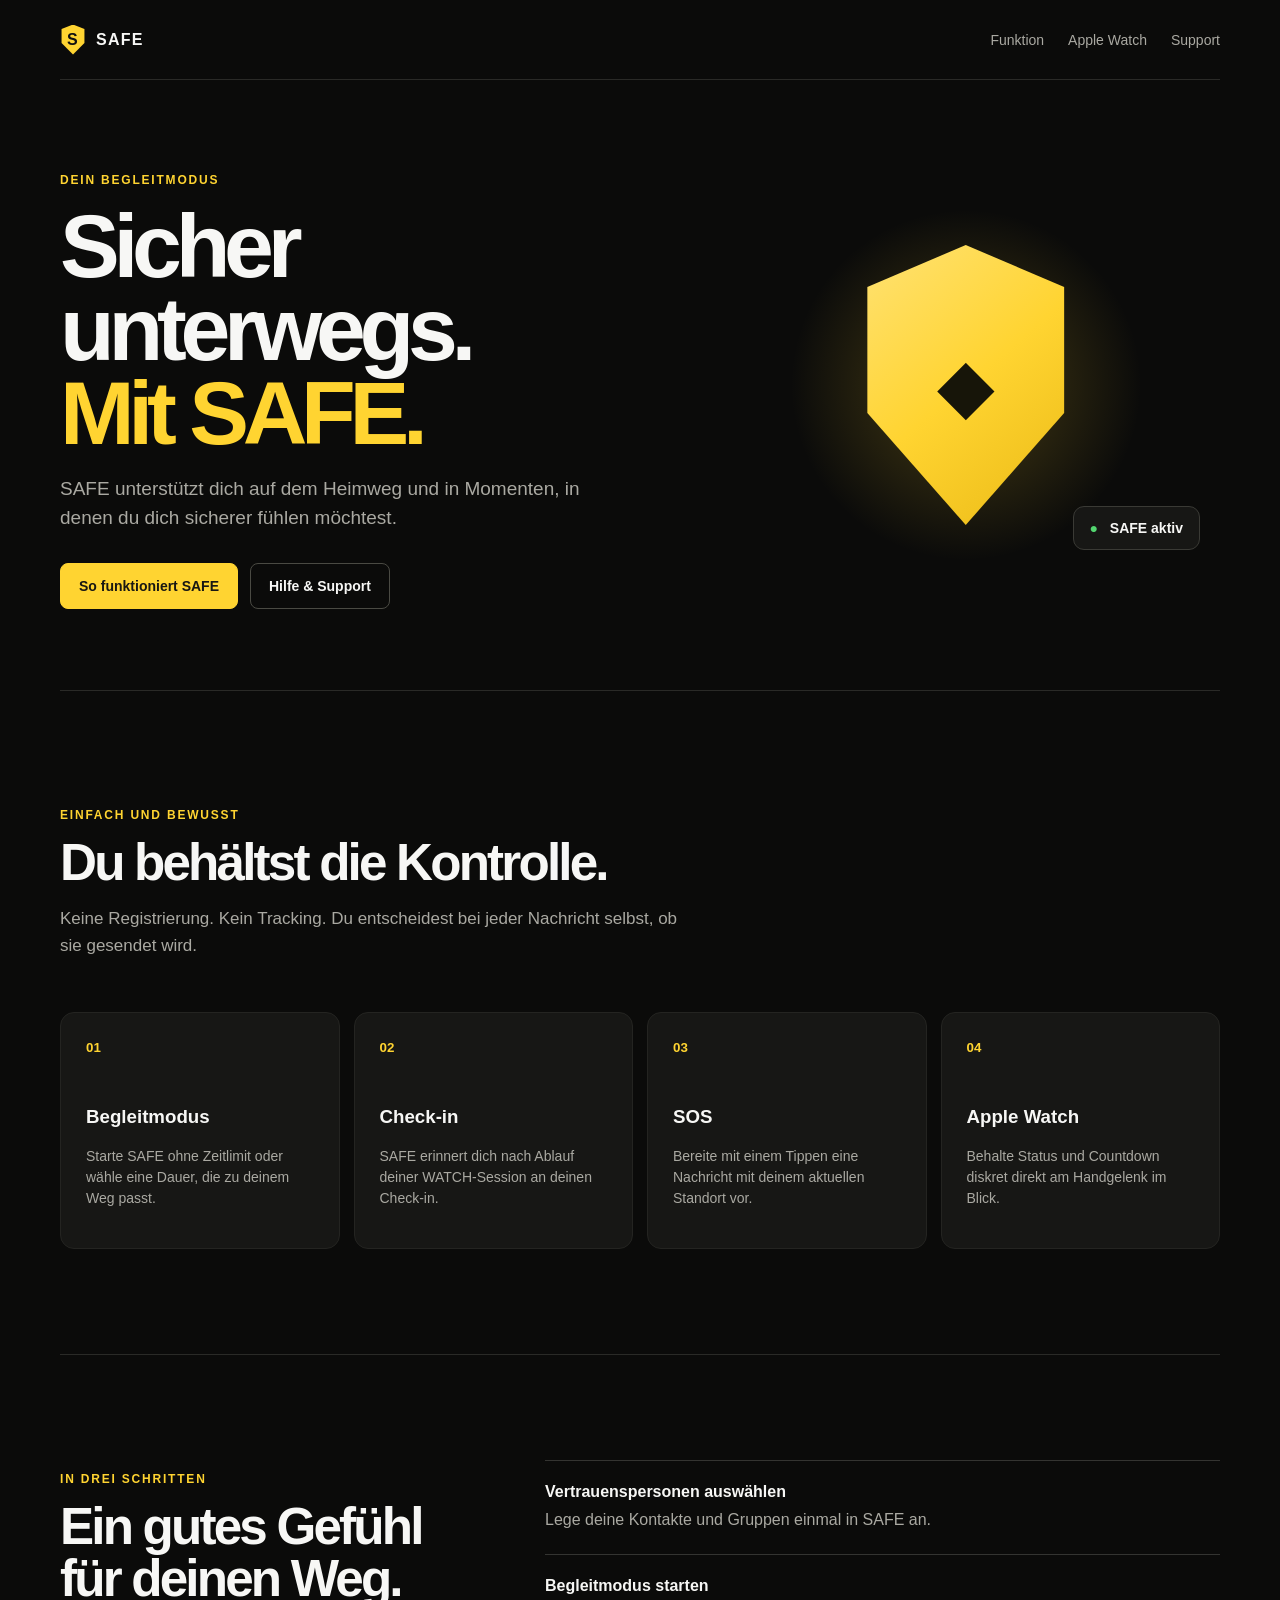
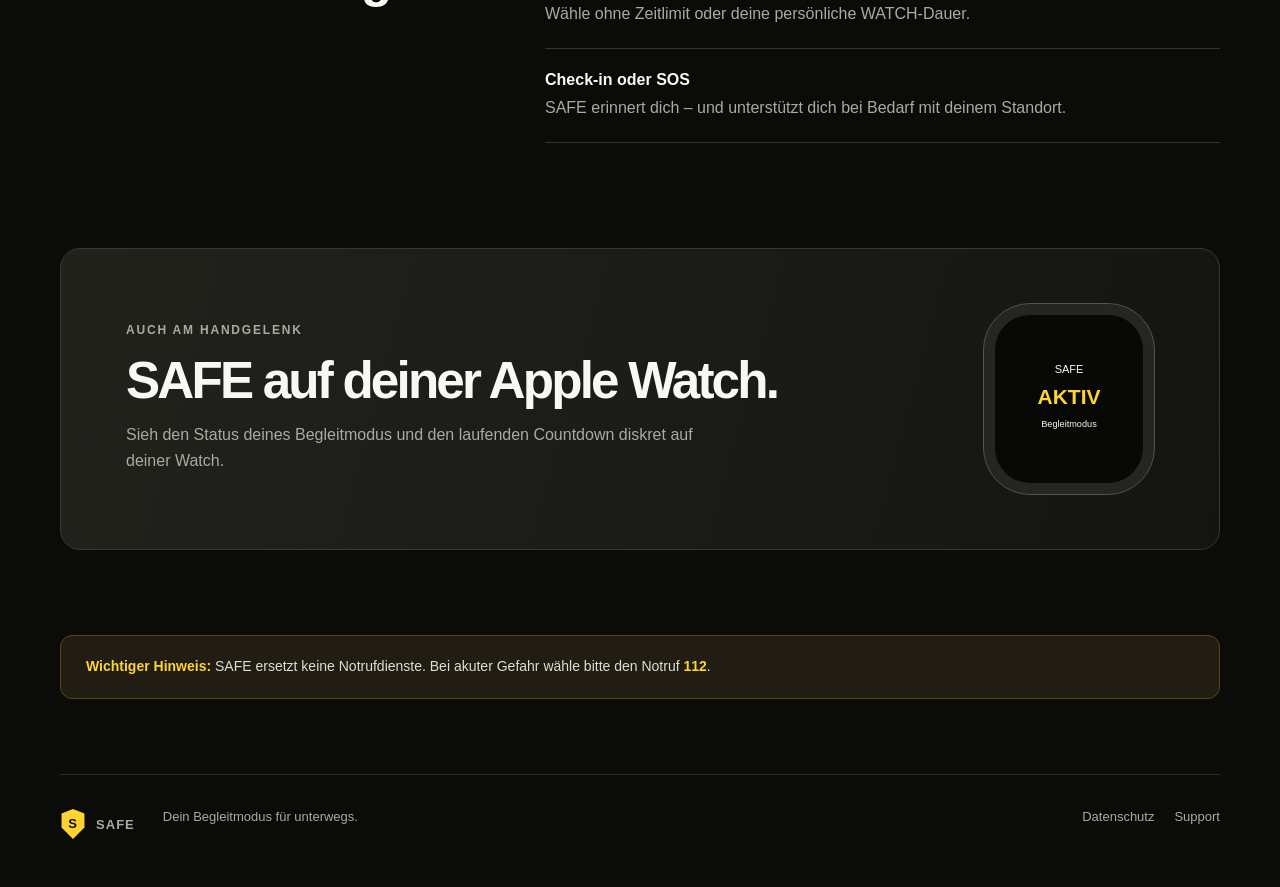
==== index.html @ ffa0b6a6 "SAFE Website veröffentlichen" ====
<!doctype html><html lang="de"><head><meta charset="utf-8"><meta name="viewport" content="width=device-width,initial-scale=1"><meta name="description" content="SAFE – Begleitmodus für unterwegs."><title>SAFE – Begleitmodus</title><link rel="stylesheet" href="style.css"></head><body><div class="wrap"><nav class="nav"><a class="brand" href="index.html"><i>S</i>SAFE</a><div class="links"><a href="#funktion">Funktion</a><a href="#watch">Apple Watch</a><a href="support.html">Support</a></div></nav><section class="hero"><div><p class="eyebrow">DEIN BEGLEITMODUS</p><h1>Sicher unterwegs.<br><span>Mit SAFE.</span></h1><p class="lead">SAFE unterstützt dich auf dem Heimweg und in Momenten, in denen du dich sicherer fühlen möchtest.</p><div class="buttons"><a class="button primary" href="#funktion">So funktioniert SAFE</a><a class="button" href="support.html">Hilfe &amp; Support</a></div></div><div class="visual"><div class="glow"></div><div class="shield">◆</div><div class="status"><b>●</b> SAFE aktiv</div></div></section><section id="funktion" class="section"><p class="eyebrow">EINFACH UND BEWUSST</p><h2>Du behältst die Kontrolle.</h2><p class="sub">Keine Registrierung. Kein Tracking. Du entscheidest bei jeder Nachricht selbst, ob sie gesendet wird.</p><div class="grid"><article class="card"><small>01</small><h3>Begleitmodus</h3><p>Starte SAFE ohne Zeitlimit oder wähle eine Dauer, die zu deinem Weg passt.</p></article><article class="card"><small>02</small><h3>Check-in</h3><p>SAFE erinnert dich nach Ablauf deiner WATCH-Session an deinen Check-in.</p></article><article class="card"><small>03</small><h3>SOS</h3><p>Bereite mit einem Tippen eine Nachricht mit deinem aktuellen Standort vor.</p></article><article class="card"><small>04</small><h3>Apple Watch</h3><p>Behalte Status und Countdown diskret direkt am Handgelenk im Blick.</p></article></div></section><section class="section steps"><div><p class="eyebrow">IN DREI SCHRITTEN</p><h2>Ein gutes Gefühl für deinen Weg.</h2></div><ol><li><strong>Vertrauenspersonen auswählen</strong><span>Lege deine Kontakte und Gruppen einmal in SAFE an.</span></li><li><strong>Begleitmodus starten</strong><span>Wähle ohne Zeitlimit oder deine persönliche WATCH-Dauer.</span></li><li><strong>Check-in oder SOS</strong><span>SAFE erinnert dich – und unterstützt dich bei Bedarf mit deinem Standort.</span></li></ol></section><section id="watch" class="watch"><div><p class="eyebrow">AUCH AM HANDGELENK</p><h2>SAFE auf deiner Apple Watch.</h2><p>Sieh den Status deines Begleitmodus und den laufenden Countdown diskret auf deiner Watch.</p></div><div class="face"><span>SAFE</span><b>AKTIV</b><small>Begleitmodus</small></div></section><section class="notice"><b>Wichtiger Hinweis:</b> SAFE ersetzt keine Notrufdienste. Bei akuter Gefahr wähle bitte den Notruf <b>112</b>.</section><footer><span class="brand"><i>S</i>SAFE</span><span>Dein Begleitmodus für unterwegs.</span><span class="footlinks"><a href="datenschutz.html">Datenschutz</a><a href="support.html">Support</a></span></footer></div></body></html>
---- style.css ----
:root{--bg:#0b0b0a;--panel:#171715;--text:#f7f7f5;--muted:#aaa9a2;--line:#2a2a27;--yellow:#ffd431}*{box-sizing:border-box}html{scroll-behavior:smooth}body{margin:0;background:var(--bg);color:var(--text);font:16px Arial,Helvetica,sans-serif}a{color:inherit;text-decoration:none}.wrap{width:min(1160px,calc(100% - 40px));margin:auto}.nav{height:80px;border-bottom:1px solid var(--line);display:flex;justify-content:space-between;align-items:center}.brand{font-weight:800;letter-spacing:.08em}.brand i{display:inline-grid;place-items:center;width:26px;height:30px;margin-right:10px;clip-path:polygon(50% 0,94% 15%,94% 62%,50% 100%,6% 62%,6% 15%);background:var(--yellow);color:#111;font-style:normal}.links{display:flex;gap:24px;color:var(--muted);font-size:14px}.links a:hover,footer a:hover{color:var(--yellow)}.hero{min-height:610px;display:grid;grid-template-columns:1.1fr .9fr;align-items:center;gap:30px}.eyebrow{color:var(--yellow);font-size:12px;font-weight:bold;letter-spacing:.15em}.hero h1,.legal h1{font-size:clamp(50px,7vw,92px);line-height:.93;letter-spacing:-.07em;margin:18px 0}.hero h1 span{color:var(--yellow)}.lead{max-width:540px;color:var(--muted);font-size:19px;line-height:1.55}.buttons{display:flex;gap:12px;margin-top:30px;flex-wrap:wrap}.button{padding:14px 18px;border:1px solid #4a4a43;border-radius:8px;font-weight:bold;font-size:14px}.primary{background:var(--yellow);color:#181713;border-color:var(--yellow)}.visual{position:relative;height:440px;display:grid;place-items:center;overflow:hidden}.glow{position:absolute;width:370px;height:370px;background:radial-gradient(circle,rgba(255,212,49,.25),transparent 67%)}.shield{z-index:1;display:grid;place-items:center;width:240px;height:280px;clip-path:polygon(50% 0,91% 15%,91% 60%,50% 100%,9% 60%,9% 15%);background:linear-gradient(140deg,#ffe378,var(--yellow),#e9b813);color:#171509;font-size:75px}.status{position:absolute;z-index:2;right:20px;bottom:55px;padding:13px 16px;border:1px solid #3a3a35;border-radius:11px;background:#171715;font-size:14px;font-weight:bold}.status b{color:#53d670;margin-right:8px}.section{padding:105px 0;border-top:1px solid var(--line)}h2{font-size:clamp(35px,4vw,57px);letter-spacing:-.055em;line-height:1;margin:15px 0}.sub{max-width:620px;color:var(--muted);line-height:1.6;font-size:17px}.grid{display:grid;grid-template-columns:repeat(4,1fr);gap:14px;margin-top:52px}.card{min-height:210px;padding:25px;background:var(--panel);border:1px solid #242421;border-radius:14px}.card small{color:var(--yellow);font-weight:bold}.card h3{margin-top:50px}.card p{color:var(--muted);font-size:14px;line-height:1.5}.steps{display:grid;grid-template-columns:.75fr 1.25fr;gap:80px}.steps ol{list-style:none;padding:0;margin:0;border-top:1px solid #343431}.steps li{padding:22px 0;border-bottom:1px solid #343431}.steps strong{display:block}.steps span{display:block;color:var(--muted);margin-top:7px;line-height:1.5}.watch{margin:0 0 85px;padding:55px 65px;display:flex;justify-content:space-between;align-items:center;gap:40px;border:1px solid #38382f;border-radius:20px;background:linear-gradient(105deg,#22221d,#141411)}.watch p{color:var(--muted);line-height:1.6;max-width:580px}.face{width:170px;height:190px;padding:48px 20px;display:flex;flex-direction:column;align-items:center;gap:10px;border:11px solid #252523;border-radius:46px;outline:1px solid #545447;background:#080807;font-size:11px}.face b{color:var(--yellow);font-size:21px}.notice{margin-bottom:75px;padding:20px 25px;border:1px solid #55461b;border-radius:12px;background:#211d13;color:#deded5;line-height:1.55;font-size:14px}.notice b{color:var(--yellow)}footer{padding:34px 0 48px;border-top:1px solid var(--line);display:flex;gap:28px;color:var(--muted);font-size:13px}.footlinks{margin-left:auto;display:flex;gap:20px}.legal{max-width:800px;margin:auto;padding:75px 0}.back{display:inline-block;color:var(--yellow);font-weight:bold;margin-bottom:60px}.legal h1{font-size:clamp(42px,6vw,70px)}.legal h2{font-size:23px;margin-top:42px}.legal p{color:#c4c4bc;line-height:1.65}.legal a:not(.back){color:var(--yellow);font-weight:bold}.support{margin-top:34px;padding:26px;border:1px solid #444439;border-radius:14px;background:var(--panel)}@media(max-width:800px){.hero{grid-template-columns:1fr;padding:65px 0 45px;min-height:auto}.visual{height:310px}.shield{transform:scale(.72)}.status{bottom:8px;right:0}.grid{grid-template-columns:repeat(2,1fr)}.steps{grid-template-columns:1fr;gap:42px}.watch{padding:40px 28px}.face{transform:scale(.78);margin-right:-25px}}@media(max-width:520px){.wrap{width:calc(100% - 30px)}.links a:not(:last-child){display:none}.grid{grid-template-columns:1fr}.card{min-height:170px}.card h3{margin-top:28px}.watch{display:block}.face{margin:25px auto -25px}footer{flex-wrap:wrap}.footlinks{margin-left:0;width:100%}}
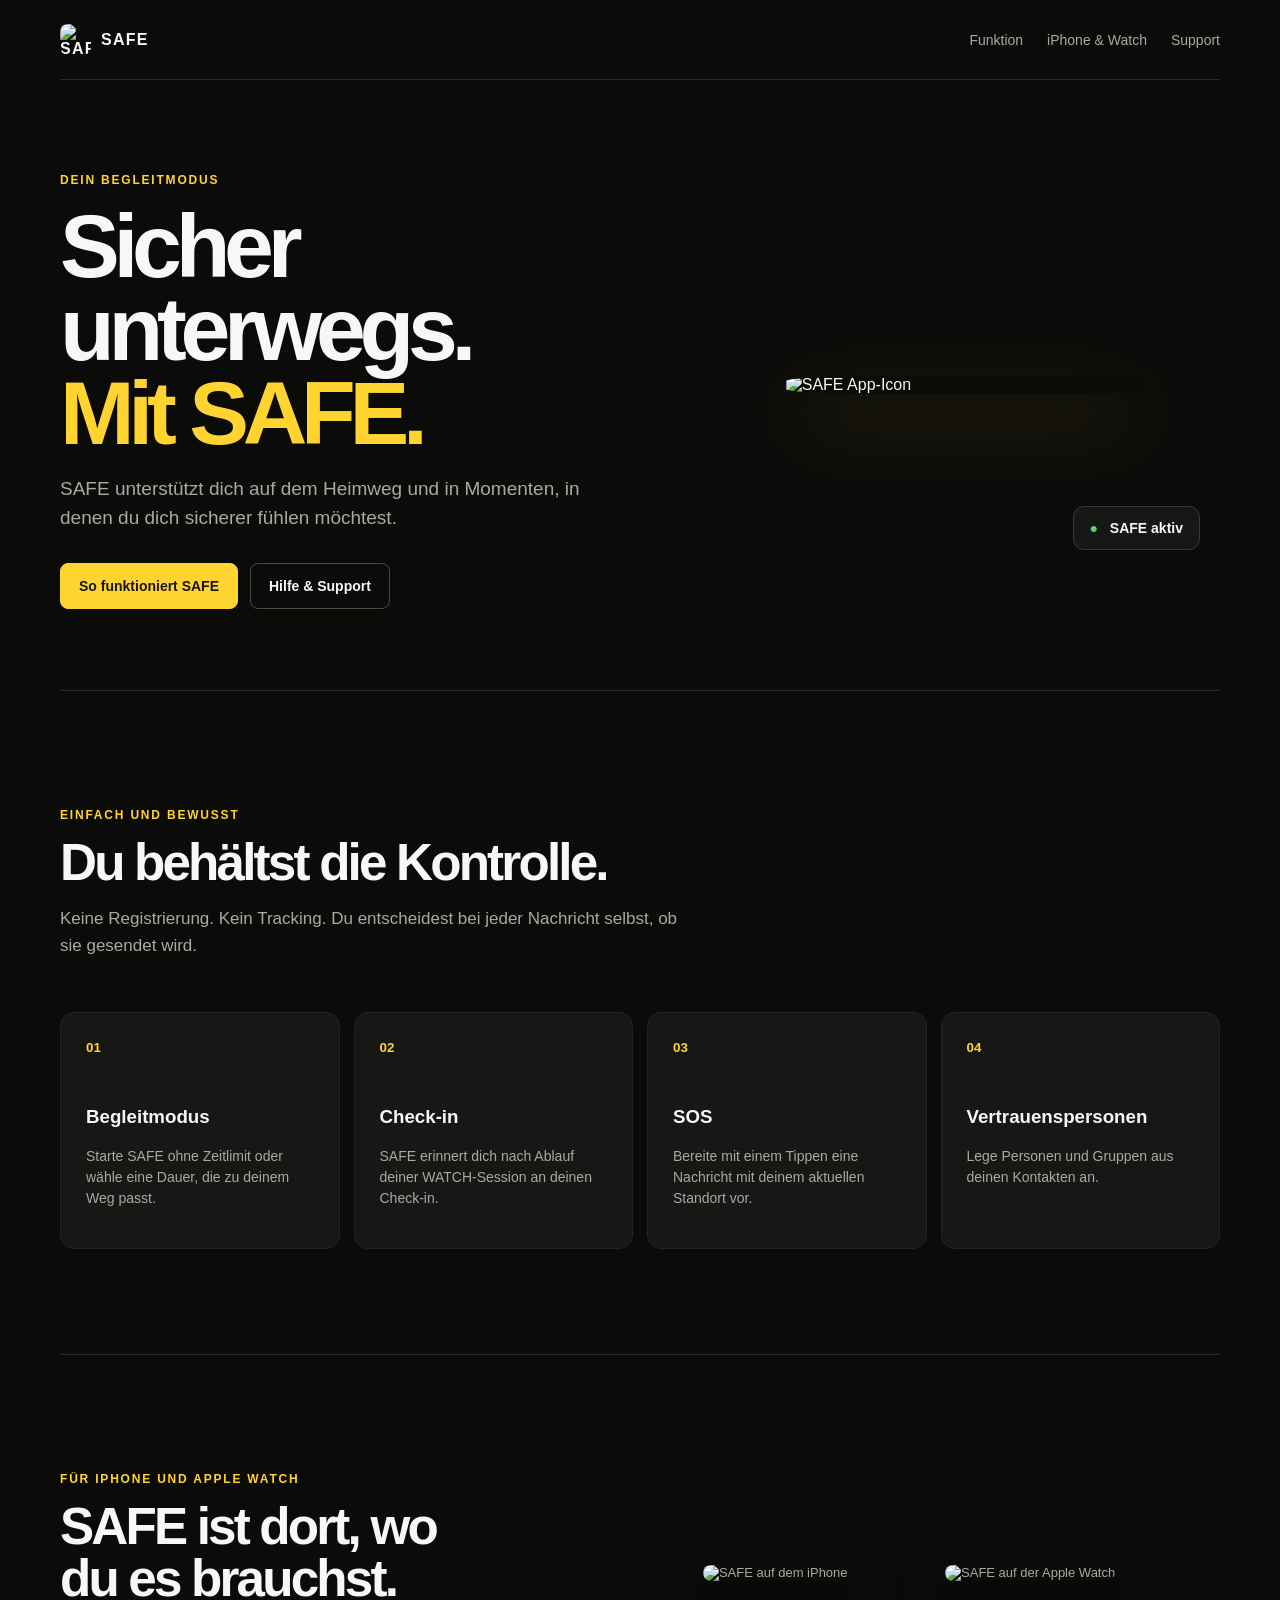
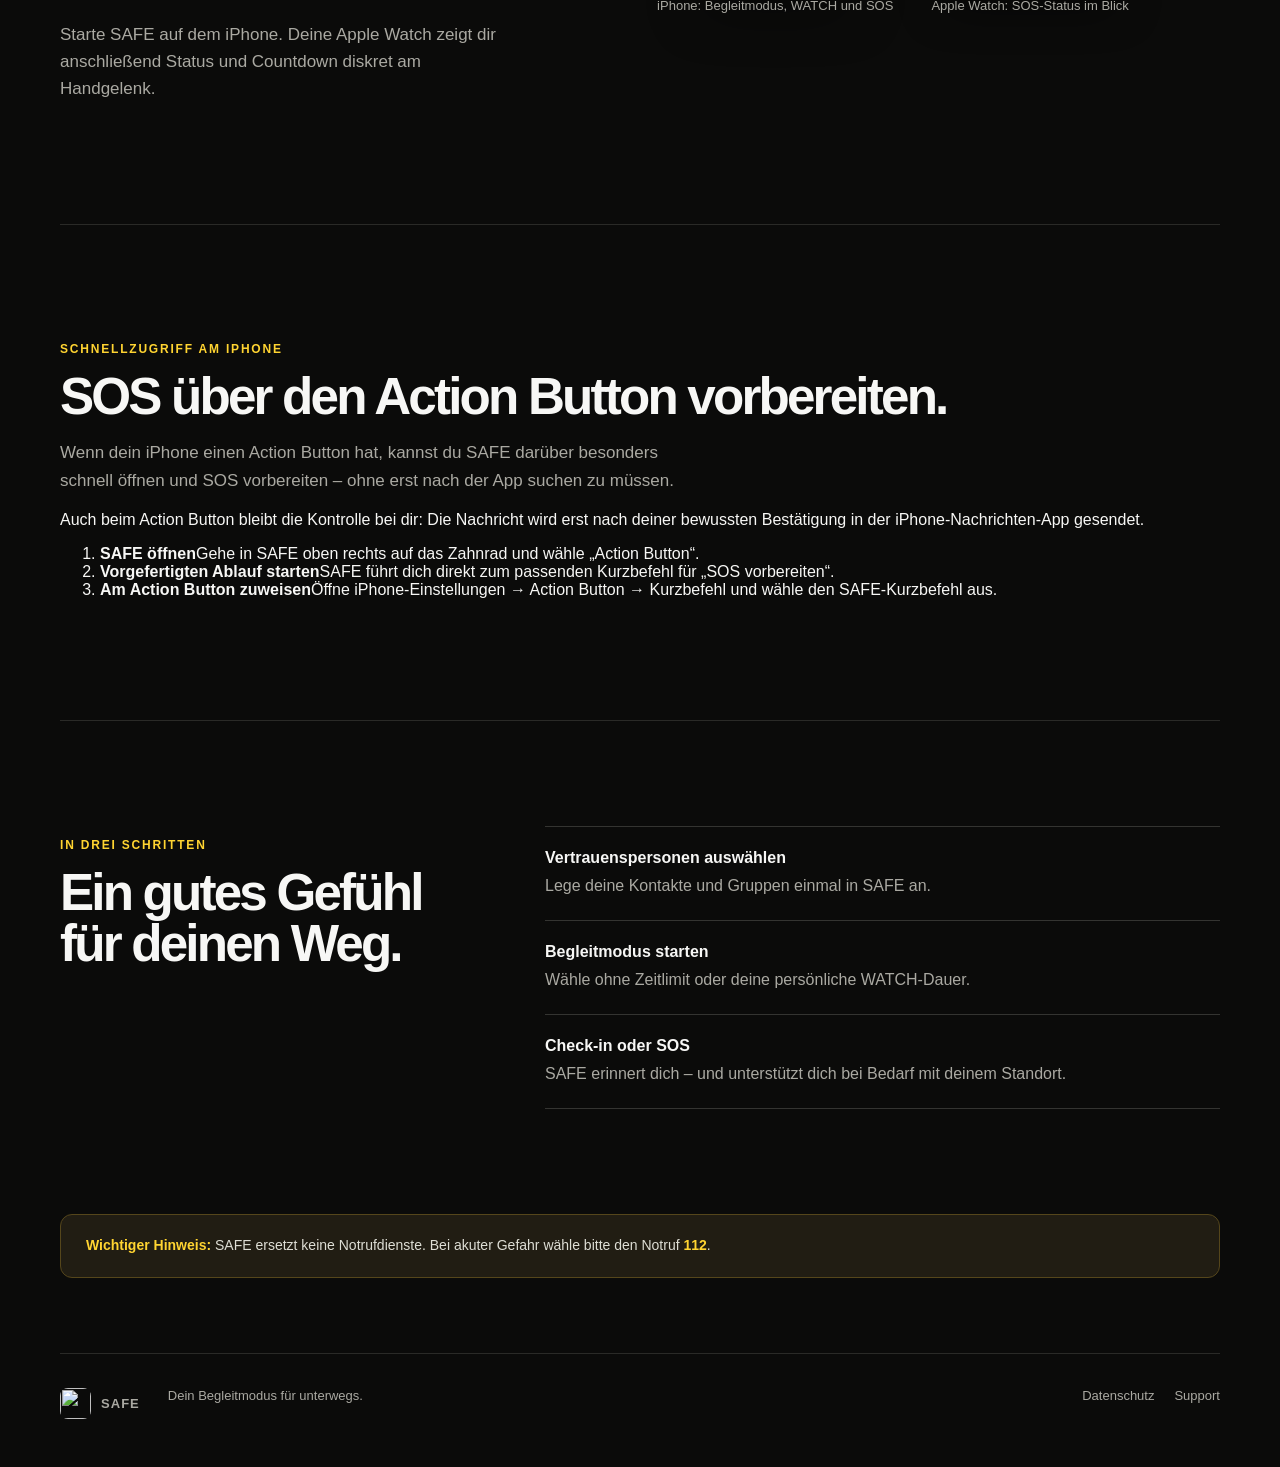
==== commit f5655a8a: "SAFE Website mit Action Button und Screenshots aktualisieren" ====
--- a/index.html
+++ b/index.html
@@ -1 +1 @@
-<!doctype html><html lang="de"><head><meta charset="utf-8"><meta name="viewport" content="width=device-width,initial-scale=1"><meta name="description" content="SAFE – Begleitmodus für unterwegs."><title>SAFE – Begleitmodus</title><link rel="stylesheet" href="style.css"></head><body><div class="wrap"><nav class="nav"><a class="brand" href="index.html"><i>S</i>SAFE</a><div class="links"><a href="#funktion">Funktion</a><a href="#watch">Apple Watch</a><a href="support.html">Support</a></div></nav><section class="hero"><div><p class="eyebrow">DEIN BEGLEITMODUS</p><h1>Sicher unterwegs.<br><span>Mit SAFE.</span></h1><p class="lead">SAFE unterstützt dich auf dem Heimweg und in Momenten, in denen du dich sicherer fühlen möchtest.</p><div class="buttons"><a class="button primary" href="#funktion">So funktioniert SAFE</a><a class="button" href="support.html">Hilfe &amp; Support</a></div></div><div class="visual"><div class="glow"></div><div class="shield">◆</div><div class="status"><b>●</b> SAFE aktiv</div></div></section><section id="funktion" class="section"><p class="eyebrow">EINFACH UND BEWUSST</p><h2>Du behältst die Kontrolle.</h2><p class="sub">Keine Registrierung. Kein Tracking. Du entscheidest bei jeder Nachricht selbst, ob sie gesendet wird.</p><div class="grid"><article class="card"><small>01</small><h3>Begleitmodus</h3><p>Starte SAFE ohne Zeitlimit oder wähle eine Dauer, die zu deinem Weg passt.</p></article><article class="card"><small>02</small><h3>Check-in</h3><p>SAFE erinnert dich nach Ablauf deiner WATCH-Session an deinen Check-in.</p></article><article class="card"><small>03</small><h3>SOS</h3><p>Bereite mit einem Tippen eine Nachricht mit deinem aktuellen Standort vor.</p></article><article class="card"><small>04</small><h3>Apple Watch</h3><p>Behalte Status und Countdown diskret direkt am Handgelenk im Blick.</p></article></div></section><section class="section steps"><div><p class="eyebrow">IN DREI SCHRITTEN</p><h2>Ein gutes Gefühl für deinen Weg.</h2></div><ol><li><strong>Vertrauenspersonen auswählen</strong><span>Lege deine Kontakte und Gruppen einmal in SAFE an.</span></li><li><strong>Begleitmodus starten</strong><span>Wähle ohne Zeitlimit oder deine persönliche WATCH-Dauer.</span></li><li><strong>Check-in oder SOS</strong><span>SAFE erinnert dich – und unterstützt dich bei Bedarf mit deinem Standort.</span></li></ol></section><section id="watch" class="watch"><div><p class="eyebrow">AUCH AM HANDGELENK</p><h2>SAFE auf deiner Apple Watch.</h2><p>Sieh den Status deines Begleitmodus und den laufenden Countdown diskret auf deiner Watch.</p></div><div class="face"><span>SAFE</span><b>AKTIV</b><small>Begleitmodus</small></div></section><section class="notice"><b>Wichtiger Hinweis:</b> SAFE ersetzt keine Notrufdienste. Bei akuter Gefahr wähle bitte den Notruf <b>112</b>.</section><footer><span class="brand"><i>S</i>SAFE</span><span>Dein Begleitmodus für unterwegs.</span><span class="footlinks"><a href="datenschutz.html">Datenschutz</a><a href="support.html">Support</a></span></footer></div></body></html>
+<!doctype html><html lang="de"><head><meta charset="utf-8"><meta name="viewport" content="width=device-width,initial-scale=1"><meta name="description" content="SAFE – Begleitmodus für unterwegs."><title>SAFE – Begleitmodus</title><link rel="stylesheet" href="style.css"></head><body><div class="wrap"><nav class="nav"><a class="brand" href="index.html"><img src="assets/safe-app-icon.png" alt="SAFE Logo">SAFE</a><div class="links"><a href="#funktion">Funktion</a><a href="#geraete">iPhone &amp; Watch</a><a href="support.html">Support</a></div></nav><section class="hero"><div><p class="eyebrow">DEIN BEGLEITMODUS</p><h1>Sicher unterwegs.<br><span>Mit SAFE.</span></h1><p class="lead">SAFE unterstützt dich auf dem Heimweg und in Momenten, in denen du dich sicherer fühlen möchtest.</p><div class="buttons"><a class="button primary" href="#funktion">So funktioniert SAFE</a><a class="button" href="support.html">Hilfe &amp; Support</a></div></div><div class="visual"><img class="app-icon" src="assets/safe-app-icon.png" alt="SAFE App-Icon"><div class="status"><b>●</b> SAFE aktiv</div></div></section><section id="funktion" class="section"><p class="eyebrow">EINFACH UND BEWUSST</p><h2>Du behältst die Kontrolle.</h2><p class="sub">Keine Registrierung. Kein Tracking. Du entscheidest bei jeder Nachricht selbst, ob sie gesendet wird.</p><div class="grid"><article class="card"><small>01</small><h3>Begleitmodus</h3><p>Starte SAFE ohne Zeitlimit oder wähle eine Dauer, die zu deinem Weg passt.</p></article><article class="card"><small>02</small><h3>Check-in</h3><p>SAFE erinnert dich nach Ablauf deiner WATCH-Session an deinen Check-in.</p></article><article class="card"><small>03</small><h3>SOS</h3><p>Bereite mit einem Tippen eine Nachricht mit deinem aktuellen Standort vor.</p></article><article class="card"><small>04</small><h3>Vertrauenspersonen</h3><p>Lege Personen und Gruppen aus deinen Kontakten an.</p></article></div></section><section id="geraete" class="section showcase"><div><p class="eyebrow">FÜR IPHONE UND APPLE WATCH</p><h2>SAFE ist dort, wo du es brauchst.</h2><p class="sub">Starte SAFE auf dem iPhone. Deine Apple Watch zeigt dir anschließend Status und Countdown diskret am Handgelenk.</p></div><div class="screens"><figure><img class="phone-shot" src="assets/safe-iphone.png" alt="SAFE auf dem iPhone"><figcaption>iPhone: Begleitmodus, WATCH und SOS</figcaption></figure><figure><img class="watch-shot" src="assets/safe-watch.png" alt="SAFE auf der Apple Watch"><figcaption>Apple Watch: SOS-Status im Blick</figcaption></figure></div></section><section class="section action-button"><div><p class="eyebrow">SCHNELLZUGRIFF AM IPHONE</p><h2>SOS über den Action Button vorbereiten.</h2><p class="sub">Wenn dein iPhone einen Action Button hat, kannst du SAFE darüber besonders schnell öffnen und SOS vorbereiten – ohne erst nach der App suchen zu müssen.</p><p class="action-note">Auch beim Action Button bleibt die Kontrolle bei dir: Die Nachricht wird erst nach deiner bewussten Bestätigung in der iPhone-Nachrichten-App gesendet.</p></div><ol><li><strong>SAFE öffnen</strong><span>Gehe in SAFE oben rechts auf das Zahnrad und wähle „Action Button“.</span></li><li><strong>Vorgefertigten Ablauf starten</strong><span>SAFE führt dich direkt zum passenden Kurzbefehl für „SOS vorbereiten“.</span></li><li><strong>Am Action Button zuweisen</strong><span>Öffne iPhone-Einstellungen → Action Button → Kurzbefehl und wähle den SAFE-Kurzbefehl aus.</span></li></ol></section><section class="section steps"><div><p class="eyebrow">IN DREI SCHRITTEN</p><h2>Ein gutes Gefühl für deinen Weg.</h2></div><ol><li><strong>Vertrauenspersonen auswählen</strong><span>Lege deine Kontakte und Gruppen einmal in SAFE an.</span></li><li><strong>Begleitmodus starten</strong><span>Wähle ohne Zeitlimit oder deine persönliche WATCH-Dauer.</span></li><li><strong>Check-in oder SOS</strong><span>SAFE erinnert dich – und unterstützt dich bei Bedarf mit deinem Standort.</span></li></ol></section><section class="notice"><b>Wichtiger Hinweis:</b> SAFE ersetzt keine Notrufdienste. Bei akuter Gefahr wähle bitte den Notruf <b>112</b>.</section><footer><span class="brand"><img src="assets/safe-app-icon.png" alt="">SAFE</span><span>Dein Begleitmodus für unterwegs.</span><span class="footlinks"><a href="datenschutz.html">Datenschutz</a><a href="support.html">Support</a></span></footer></div></body></html>
--- a/style.css
+++ b/style.css
@@ -1 +1 @@
-:root{--bg:#0b0b0a;--panel:#171715;--text:#f7f7f5;--muted:#aaa9a2;--line:#2a2a27;--yellow:#ffd431}*{box-sizing:border-box}html{scroll-behavior:smooth}body{margin:0;background:var(--bg);color:var(--text);font:16px Arial,Helvetica,sans-serif}a{color:inherit;text-decoration:none}.wrap{width:min(1160px,calc(100% - 40px));margin:auto}.nav{height:80px;border-bottom:1px solid var(--line);display:flex;justify-content:space-between;align-items:center}.brand{font-weight:800;letter-spacing:.08em}.brand i{display:inline-grid;place-items:center;width:26px;height:30px;margin-right:10px;clip-path:polygon(50% 0,94% 15%,94% 62%,50% 100%,6% 62%,6% 15%);background:var(--yellow);color:#111;font-style:normal}.links{display:flex;gap:24px;color:var(--muted);font-size:14px}.links a:hover,footer a:hover{color:var(--yellow)}.hero{min-height:610px;display:grid;grid-template-columns:1.1fr .9fr;align-items:center;gap:30px}.eyebrow{color:var(--yellow);font-size:12px;font-weight:bold;letter-spacing:.15em}.hero h1,.legal h1{font-size:clamp(50px,7vw,92px);line-height:.93;letter-spacing:-.07em;margin:18px 0}.hero h1 span{color:var(--yellow)}.lead{max-width:540px;color:var(--muted);font-size:19px;line-height:1.55}.buttons{display:flex;gap:12px;margin-top:30px;flex-wrap:wrap}.button{padding:14px 18px;border:1px solid #4a4a43;border-radius:8px;font-weight:bold;font-size:14px}.primary{background:var(--yellow);color:#181713;border-color:var(--yellow)}.visual{position:relative;height:440px;display:grid;place-items:center;overflow:hidden}.glow{position:absolute;width:370px;height:370px;background:radial-gradient(circle,rgba(255,212,49,.25),transparent 67%)}.shield{z-index:1;display:grid;place-items:center;width:240px;height:280px;clip-path:polygon(50% 0,91% 15%,91% 60%,50% 100%,9% 60%,9% 15%);background:linear-gradient(140deg,#ffe378,var(--yellow),#e9b813);color:#171509;font-size:75px}.status{position:absolute;z-index:2;right:20px;bottom:55px;padding:13px 16px;border:1px solid #3a3a35;border-radius:11px;background:#171715;font-size:14px;font-weight:bold}.status b{color:#53d670;margin-right:8px}.section{padding:105px 0;border-top:1px solid var(--line)}h2{font-size:clamp(35px,4vw,57px);letter-spacing:-.055em;line-height:1;margin:15px 0}.sub{max-width:620px;color:var(--muted);line-height:1.6;font-size:17px}.grid{display:grid;grid-template-columns:repeat(4,1fr);gap:14px;margin-top:52px}.card{min-height:210px;padding:25px;background:var(--panel);border:1px solid #242421;border-radius:14px}.card small{color:var(--yellow);font-weight:bold}.card h3{margin-top:50px}.card p{color:var(--muted);font-size:14px;line-height:1.5}.steps{display:grid;grid-template-columns:.75fr 1.25fr;gap:80px}.steps ol{list-style:none;padding:0;margin:0;border-top:1px solid #343431}.steps li{padding:22px 0;border-bottom:1px solid #343431}.steps strong{display:block}.steps span{display:block;color:var(--muted);margin-top:7px;line-height:1.5}.watch{margin:0 0 85px;padding:55px 65px;display:flex;justify-content:space-between;align-items:center;gap:40px;border:1px solid #38382f;border-radius:20px;background:linear-gradient(105deg,#22221d,#141411)}.watch p{color:var(--muted);line-height:1.6;max-width:580px}.face{width:170px;height:190px;padding:48px 20px;display:flex;flex-direction:column;align-items:center;gap:10px;border:11px solid #252523;border-radius:46px;outline:1px solid #545447;background:#080807;font-size:11px}.face b{color:var(--yellow);font-size:21px}.notice{margin-bottom:75px;padding:20px 25px;border:1px solid #55461b;border-radius:12px;background:#211d13;color:#deded5;line-height:1.55;font-size:14px}.notice b{color:var(--yellow)}footer{padding:34px 0 48px;border-top:1px solid var(--line);display:flex;gap:28px;color:var(--muted);font-size:13px}.footlinks{margin-left:auto;display:flex;gap:20px}.legal{max-width:800px;margin:auto;padding:75px 0}.back{display:inline-block;color:var(--yellow);font-weight:bold;margin-bottom:60px}.legal h1{font-size:clamp(42px,6vw,70px)}.legal h2{font-size:23px;margin-top:42px}.legal p{color:#c4c4bc;line-height:1.65}.legal a:not(.back){color:var(--yellow);font-weight:bold}.support{margin-top:34px;padding:26px;border:1px solid #444439;border-radius:14px;background:var(--panel)}@media(max-width:800px){.hero{grid-template-columns:1fr;padding:65px 0 45px;min-height:auto}.visual{height:310px}.shield{transform:scale(.72)}.status{bottom:8px;right:0}.grid{grid-template-columns:repeat(2,1fr)}.steps{grid-template-columns:1fr;gap:42px}.watch{padding:40px 28px}.face{transform:scale(.78);margin-right:-25px}}@media(max-width:520px){.wrap{width:calc(100% - 30px)}.links a:not(:last-child){display:none}.grid{grid-template-columns:1fr}.card{min-height:170px}.card h3{margin-top:28px}.watch{display:block}.face{margin:25px auto -25px}footer{flex-wrap:wrap}.footlinks{margin-left:0;width:100%}}
+:root{--bg:#0b0b0a;--panel:#171715;--text:#f7f7f5;--muted:#aaa9a2;--line:#2a2a27;--yellow:#ffd431}*{box-sizing:border-box}html{scroll-behavior:smooth}body{margin:0;background:var(--bg);color:var(--text);font:16px Arial,Helvetica,sans-serif}a{color:inherit;text-decoration:none}.wrap{width:min(1160px,calc(100% - 40px));margin:auto}.nav{height:80px;border-bottom:1px solid var(--line);display:flex;justify-content:space-between;align-items:center}.brand{display:inline-flex;align-items:center;gap:10px;font-weight:800;letter-spacing:.08em}.brand img{width:31px;height:31px;border-radius:8px;object-fit:cover}.links{display:flex;gap:24px;color:var(--muted);font-size:14px}.links a:hover,footer a:hover{color:var(--yellow)}.hero{min-height:610px;display:grid;grid-template-columns:1.1fr .9fr;align-items:center;gap:30px}.eyebrow{color:var(--yellow);font-size:12px;font-weight:bold;letter-spacing:.15em}.hero h1,.legal h1{font-size:clamp(50px,7vw,92px);line-height:.93;letter-spacing:-.07em;margin:18px 0}.hero h1 span{color:var(--yellow)}.lead{max-width:540px;color:var(--muted);font-size:19px;line-height:1.55}.buttons{display:flex;gap:12px;margin-top:30px;flex-wrap:wrap}.button{padding:14px 18px;border:1px solid #4a4a43;border-radius:8px;font-weight:bold;font-size:14px}.primary{background:var(--yellow);color:#181713;border-color:var(--yellow)}.visual{position:relative;height:440px;display:grid;place-items:center;overflow:hidden}.app-icon{width:min(360px,88%);border-radius:27%;box-shadow:0 28px 80px rgba(255,212,49,.22)}.status{position:absolute;z-index:2;right:20px;bottom:55px;padding:13px 16px;border:1px solid #3a3a35;border-radius:11px;background:#171715;font-size:14px;font-weight:bold}.status b{color:#53d670;margin-right:8px}.section{padding:105px 0;border-top:1px solid var(--line)}h2{font-size:clamp(35px,4vw,57px);letter-spacing:-.055em;line-height:1;margin:15px 0}.sub{max-width:620px;color:var(--muted);line-height:1.6;font-size:17px}.grid{display:grid;grid-template-columns:repeat(4,1fr);gap:14px;margin-top:52px}.card{min-height:210px;padding:25px;background:var(--panel);border:1px solid #242421;border-radius:14px}.card small{color:var(--yellow);font-weight:bold}.card h3{margin-top:50px}.card p{color:var(--muted);font-size:14px;line-height:1.5}.showcase{display:grid;grid-template-columns:.8fr 1.2fr;gap:70px;align-items:center}.screens{display:flex;align-items:end;justify-content:center;gap:38px}.screens figure{margin:0;text-align:center;color:var(--muted);font-size:13px}.phone-shot{width:210px;border-radius:27px;box-shadow:0 20px 55px #000}.watch-shot{width:170px;border-radius:25px;box-shadow:0 20px 45px #000}.screens figcaption{margin-top:16px;line-height:1.4}.steps{display:grid;grid-template-columns:.75fr 1.25fr;gap:80px}.steps ol{list-style:none;padding:0;margin:0;border-top:1px solid #343431}.steps li{padding:22px 0;border-bottom:1px solid #343431}.steps strong{display:block}.steps span{display:block;color:var(--muted);margin-top:7px;line-height:1.5}.notice{margin-bottom:75px;padding:20px 25px;border:1px solid #55461b;border-radius:12px;background:#211d13;color:#deded5;line-height:1.55;font-size:14px}.notice b{color:var(--yellow)}footer{padding:34px 0 48px;border-top:1px solid var(--line);display:flex;gap:28px;color:var(--muted);font-size:13px}.footlinks{margin-left:auto;display:flex;gap:20px}.legal{max-width:800px;margin:auto;padding:75px 0}.back{display:inline-block;color:var(--yellow);font-weight:bold;margin-bottom:60px}.legal h1{font-size:clamp(42px,6vw,70px)}.legal h2{font-size:23px;margin-top:42px}.legal p{color:#c4c4bc;line-height:1.65}.legal a:not(.back){color:var(--yellow);font-weight:bold}.support{margin-top:34px;padding:26px;border:1px solid #444439;border-radius:14px;background:var(--panel)}@media(max-width:800px){.hero{grid-template-columns:1fr;padding:65px 0 45px;min-height:auto}.visual{height:310px}.app-icon{width:225px}.status{bottom:8px;right:0}.grid{grid-template-columns:repeat(2,1fr)}.showcase,.steps{grid-template-columns:1fr;gap:42px}.phone-shot{width:175px}.watch-shot{width:140px}}@media(max-width:520px){.wrap{width:calc(100% - 30px)}.links a:not(:last-child){display:none}.grid{grid-template-columns:1fr}.card{min-height:170px}.card h3{margin-top:28px}.screens{gap:15px}.phone-shot{width:160px}.watch-shot{width:120px}footer{flex-wrap:wrap}.footlinks{margin-left:0;width:100%}}
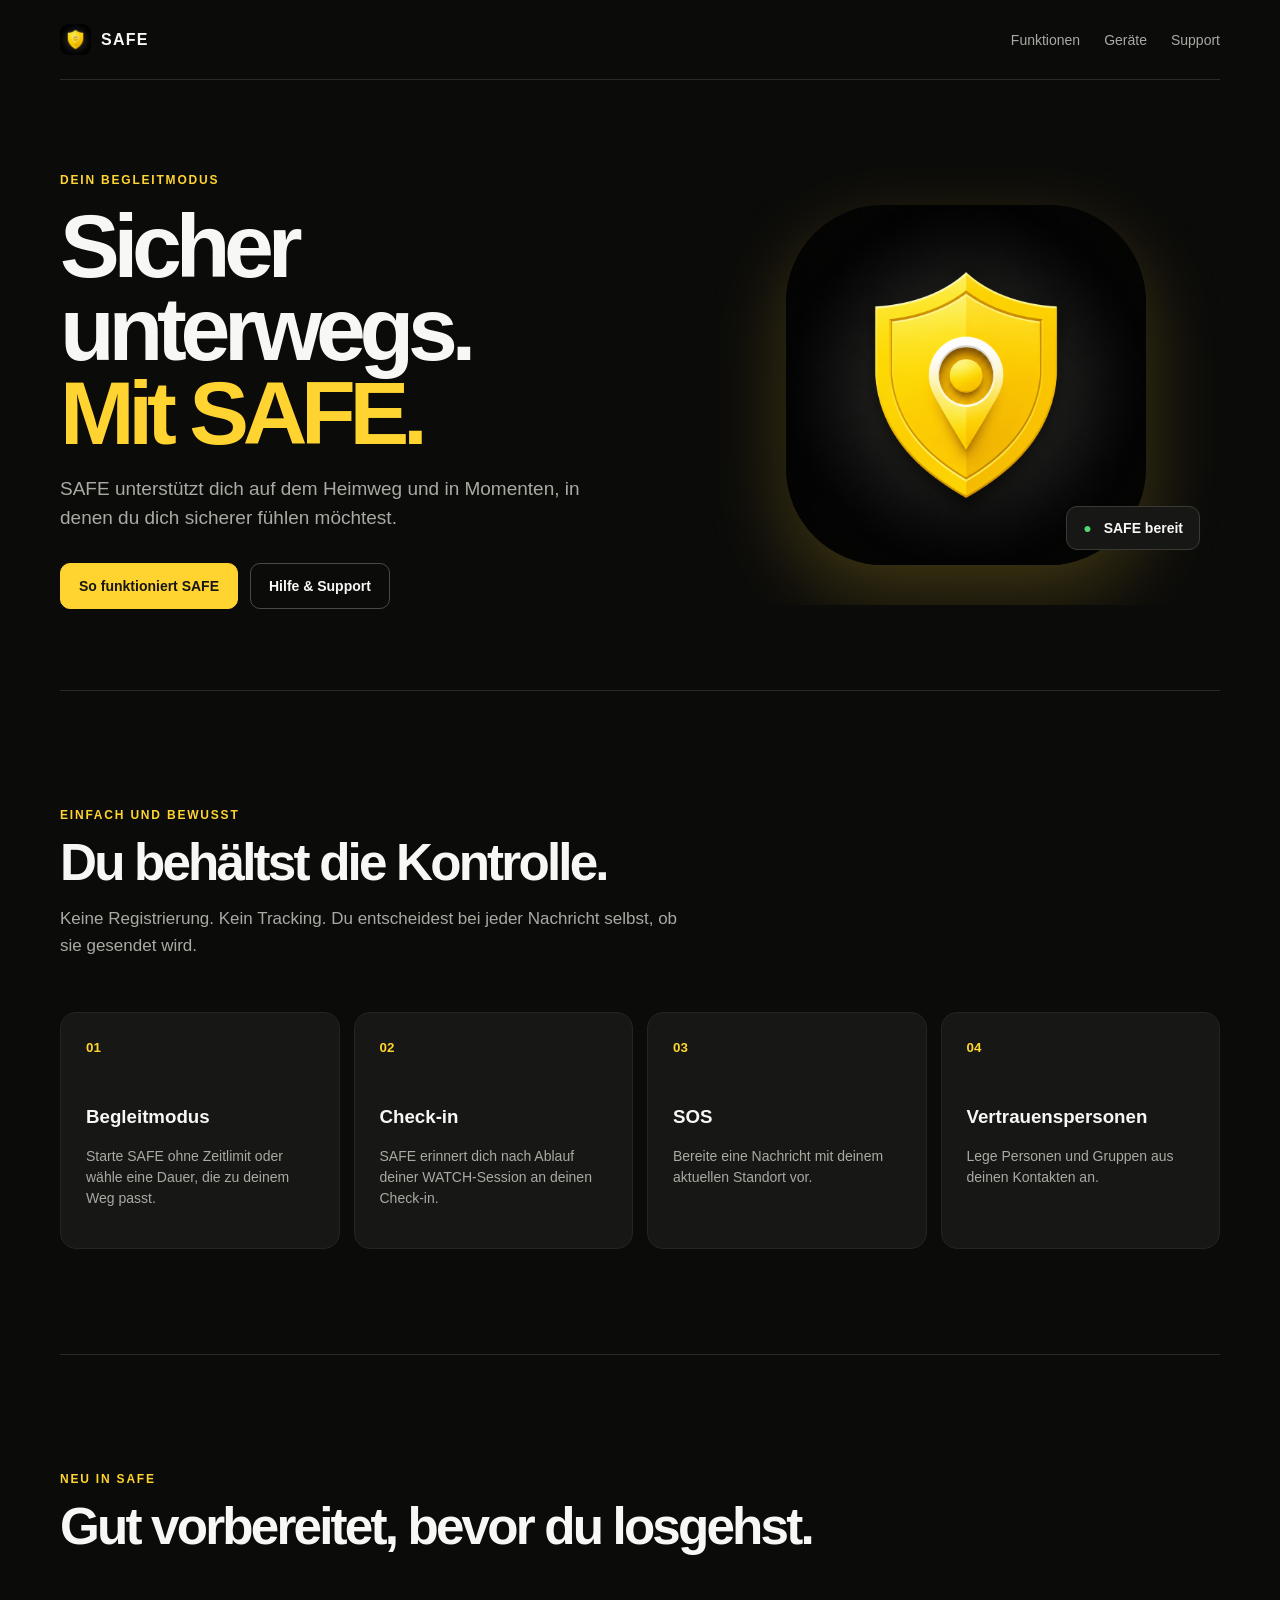
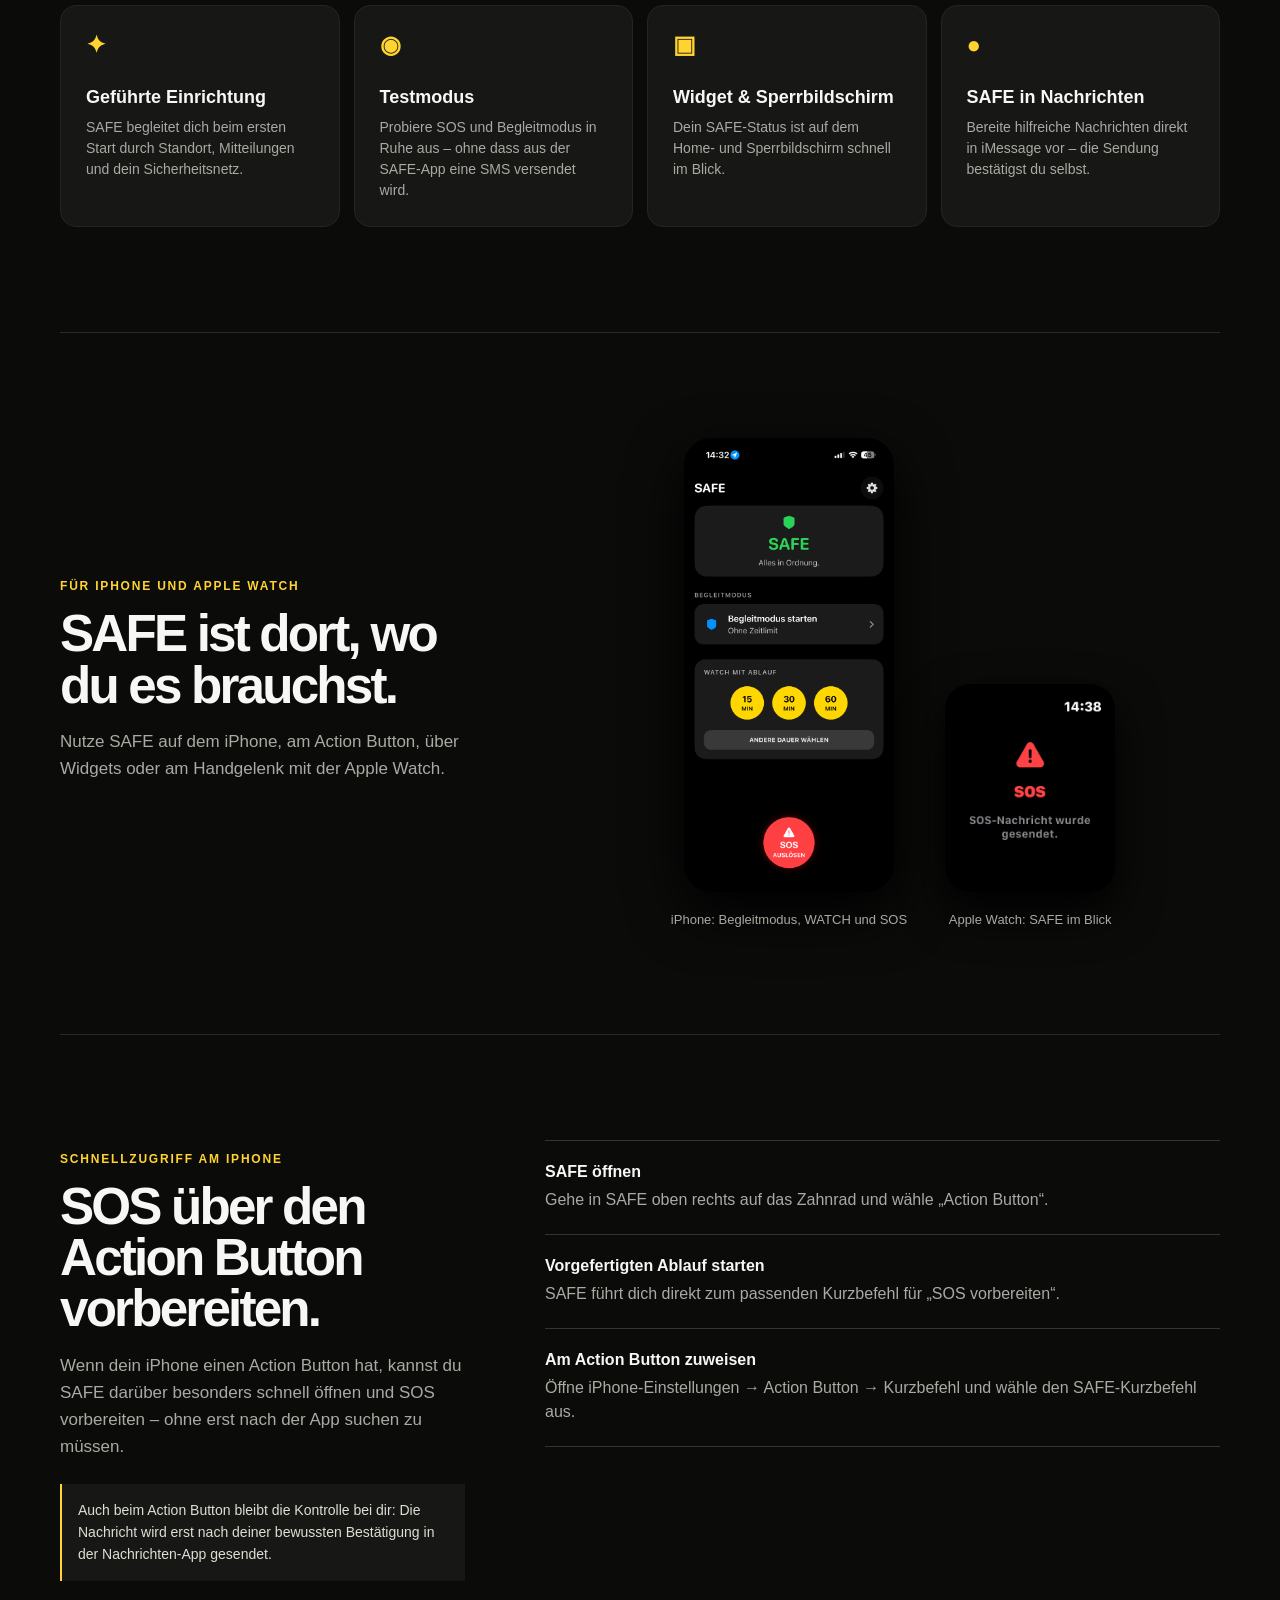
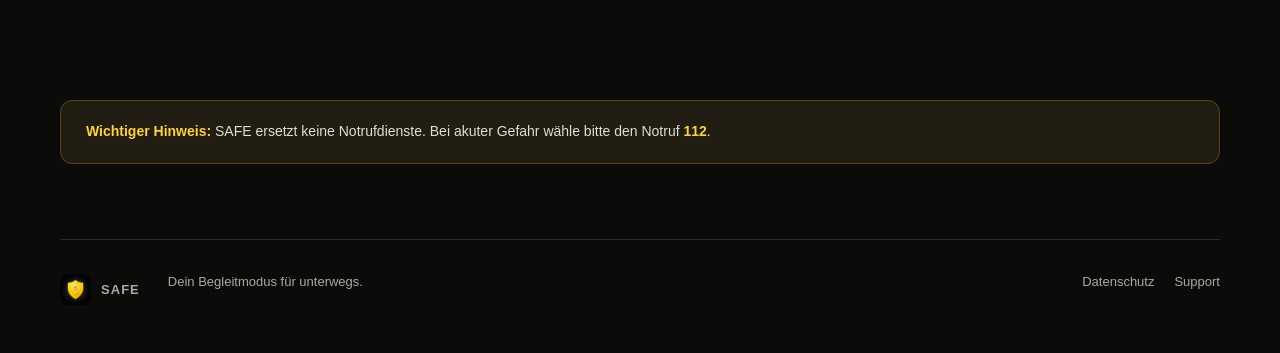
==== commit 6315361b: "SAFE Website: neue Funktionen und mobile Darstellung" ====
--- a/index.html
+++ b/index.html
@@ -1 +1,65 @@
-<!doctype html><html lang="de"><head><meta charset="utf-8"><meta name="viewport" content="width=device-width,initial-scale=1"><meta name="description" content="SAFE – Begleitmodus für unterwegs."><title>SAFE – Begleitmodus</title><link rel="stylesheet" href="style.css"></head><body><div class="wrap"><nav class="nav"><a class="brand" href="index.html"><img src="assets/safe-app-icon.png" alt="SAFE Logo">SAFE</a><div class="links"><a href="#funktion">Funktion</a><a href="#geraete">iPhone &amp; Watch</a><a href="support.html">Support</a></div></nav><section class="hero"><div><p class="eyebrow">DEIN BEGLEITMODUS</p><h1>Sicher unterwegs.<br><span>Mit SAFE.</span></h1><p class="lead">SAFE unterstützt dich auf dem Heimweg und in Momenten, in denen du dich sicherer fühlen möchtest.</p><div class="buttons"><a class="button primary" href="#funktion">So funktioniert SAFE</a><a class="button" href="support.html">Hilfe &amp; Support</a></div></div><div class="visual"><img class="app-icon" src="assets/safe-app-icon.png" alt="SAFE App-Icon"><div class="status"><b>●</b> SAFE aktiv</div></div></section><section id="funktion" class="section"><p class="eyebrow">EINFACH UND BEWUSST</p><h2>Du behältst die Kontrolle.</h2><p class="sub">Keine Registrierung. Kein Tracking. Du entscheidest bei jeder Nachricht selbst, ob sie gesendet wird.</p><div class="grid"><article class="card"><small>01</small><h3>Begleitmodus</h3><p>Starte SAFE ohne Zeitlimit oder wähle eine Dauer, die zu deinem Weg passt.</p></article><article class="card"><small>02</small><h3>Check-in</h3><p>SAFE erinnert dich nach Ablauf deiner WATCH-Session an deinen Check-in.</p></article><article class="card"><small>03</small><h3>SOS</h3><p>Bereite mit einem Tippen eine Nachricht mit deinem aktuellen Standort vor.</p></article><article class="card"><small>04</small><h3>Vertrauenspersonen</h3><p>Lege Personen und Gruppen aus deinen Kontakten an.</p></article></div></section><section id="geraete" class="section showcase"><div><p class="eyebrow">FÜR IPHONE UND APPLE WATCH</p><h2>SAFE ist dort, wo du es brauchst.</h2><p class="sub">Starte SAFE auf dem iPhone. Deine Apple Watch zeigt dir anschließend Status und Countdown diskret am Handgelenk.</p></div><div class="screens"><figure><img class="phone-shot" src="assets/safe-iphone.png" alt="SAFE auf dem iPhone"><figcaption>iPhone: Begleitmodus, WATCH und SOS</figcaption></figure><figure><img class="watch-shot" src="assets/safe-watch.png" alt="SAFE auf der Apple Watch"><figcaption>Apple Watch: SOS-Status im Blick</figcaption></figure></div></section><section class="section action-button"><div><p class="eyebrow">SCHNELLZUGRIFF AM IPHONE</p><h2>SOS über den Action Button vorbereiten.</h2><p class="sub">Wenn dein iPhone einen Action Button hat, kannst du SAFE darüber besonders schnell öffnen und SOS vorbereiten – ohne erst nach der App suchen zu müssen.</p><p class="action-note">Auch beim Action Button bleibt die Kontrolle bei dir: Die Nachricht wird erst nach deiner bewussten Bestätigung in der iPhone-Nachrichten-App gesendet.</p></div><ol><li><strong>SAFE öffnen</strong><span>Gehe in SAFE oben rechts auf das Zahnrad und wähle „Action Button“.</span></li><li><strong>Vorgefertigten Ablauf starten</strong><span>SAFE führt dich direkt zum passenden Kurzbefehl für „SOS vorbereiten“.</span></li><li><strong>Am Action Button zuweisen</strong><span>Öffne iPhone-Einstellungen → Action Button → Kurzbefehl und wähle den SAFE-Kurzbefehl aus.</span></li></ol></section><section class="section steps"><div><p class="eyebrow">IN DREI SCHRITTEN</p><h2>Ein gutes Gefühl für deinen Weg.</h2></div><ol><li><strong>Vertrauenspersonen auswählen</strong><span>Lege deine Kontakte und Gruppen einmal in SAFE an.</span></li><li><strong>Begleitmodus starten</strong><span>Wähle ohne Zeitlimit oder deine persönliche WATCH-Dauer.</span></li><li><strong>Check-in oder SOS</strong><span>SAFE erinnert dich – und unterstützt dich bei Bedarf mit deinem Standort.</span></li></ol></section><section class="notice"><b>Wichtiger Hinweis:</b> SAFE ersetzt keine Notrufdienste. Bei akuter Gefahr wähle bitte den Notruf <b>112</b>.</section><footer><span class="brand"><img src="assets/safe-app-icon.png" alt="">SAFE</span><span>Dein Begleitmodus für unterwegs.</span><span class="footlinks"><a href="datenschutz.html">Datenschutz</a><a href="support.html">Support</a></span></footer></div></body></html>
+<!doctype html>
+<html lang="de">
+<head>
+  <meta charset="utf-8">
+  <meta name="viewport" content="width=device-width, initial-scale=1">
+  <meta name="description" content="SAFE – dein Begleitmodus für unterwegs.">
+  <title>SAFE – Begleitmodus</title>
+  <link rel="stylesheet" href="style.css">
+</head>
+<body>
+  <div class="wrap">
+    <nav class="nav">
+      <a class="brand" href="index.html"><img src="assets/safe-app-icon.png" alt="SAFE Logo">SAFE</a>
+      <div class="links"><a href="#funktion">Funktionen</a><a href="#geraete">Geräte</a><a href="support.html">Support</a></div>
+    </nav>
+    <main>
+      <section class="hero">
+        <div>
+          <p class="eyebrow">DEIN BEGLEITMODUS</p>
+          <h1>Sicher unterwegs.<br><span>Mit SAFE.</span></h1>
+          <p class="lead">SAFE unterstützt dich auf dem Heimweg und in Momenten, in denen du dich sicherer fühlen möchtest.</p>
+          <div class="buttons"><a class="button primary" href="#funktion">So funktioniert SAFE</a><a class="button" href="support.html">Hilfe &amp; Support</a></div>
+        </div>
+        <div class="visual"><img class="app-icon" src="assets/safe-app-icon.png" alt="SAFE App-Icon"><div class="status"><b>●</b> SAFE bereit</div></div>
+      </section>
+
+      <section id="funktion" class="section">
+        <p class="eyebrow">EINFACH UND BEWUSST</p>
+        <h2>Du behältst die Kontrolle.</h2>
+        <p class="sub">Keine Registrierung. Kein Tracking. Du entscheidest bei jeder Nachricht selbst, ob sie gesendet wird.</p>
+        <div class="grid">
+          <article class="card"><small>01</small><h3>Begleitmodus</h3><p>Starte SAFE ohne Zeitlimit oder wähle eine Dauer, die zu deinem Weg passt.</p></article>
+          <article class="card"><small>02</small><h3>Check-in</h3><p>SAFE erinnert dich nach Ablauf deiner WATCH-Session an deinen Check-in.</p></article>
+          <article class="card"><small>03</small><h3>SOS</h3><p>Bereite eine Nachricht mit deinem aktuellen Standort vor.</p></article>
+          <article class="card"><small>04</small><h3>Vertrauenspersonen</h3><p>Lege Personen und Gruppen aus deinen Kontakten an.</p></article>
+        </div>
+      </section>
+
+      <section class="section">
+        <p class="eyebrow">NEU IN SAFE</p>
+        <h2>Gut vorbereitet, bevor du losgehst.</h2>
+        <div class="feature-grid">
+          <article class="feature"><span>✦</span><h3>Geführte Einrichtung</h3><p>SAFE begleitet dich beim ersten Start durch Standort, Mitteilungen und dein Sicherheitsnetz.</p></article>
+          <article class="feature"><span>◉</span><h3>Testmodus</h3><p>Probiere SOS und Begleitmodus in Ruhe aus – ohne dass aus der SAFE-App eine SMS versendet wird.</p></article>
+          <article class="feature"><span>▣</span><h3>Widget &amp; Sperrbildschirm</h3><p>Dein SAFE-Status ist auf dem Home- und Sperrbildschirm schnell im Blick.</p></article>
+          <article class="feature"><span>●</span><h3>SAFE in Nachrichten</h3><p>Bereite hilfreiche Nachrichten direkt in iMessage vor – die Sendung bestätigst du selbst.</p></article>
+        </div>
+      </section>
+
+      <section id="geraete" class="section showcase">
+        <div><p class="eyebrow">FÜR IPHONE UND APPLE WATCH</p><h2>SAFE ist dort, wo du es brauchst.</h2><p class="sub">Nutze SAFE auf dem iPhone, am Action Button, über Widgets oder am Handgelenk mit der Apple Watch.</p></div>
+        <div class="screens"><figure><img class="phone-shot" src="assets/safe-iphone.png" alt="SAFE auf dem iPhone"><figcaption>iPhone: Begleitmodus, WATCH und SOS</figcaption></figure><figure><img class="watch-shot" src="assets/safe-watch.png" alt="SAFE auf der Apple Watch"><figcaption>Apple Watch: SAFE im Blick</figcaption></figure></div>
+      </section>
+
+      <section class="section action-button">
+        <div><p class="eyebrow">SCHNELLZUGRIFF AM IPHONE</p><h2>SOS über den Action Button vorbereiten.</h2><p class="sub">Wenn dein iPhone einen Action Button hat, kannst du SAFE darüber besonders schnell öffnen und SOS vorbereiten – ohne erst nach der App suchen zu müssen.</p><p class="action-note">Auch beim Action Button bleibt die Kontrolle bei dir: Die Nachricht wird erst nach deiner bewussten Bestätigung in der Nachrichten-App gesendet.</p></div>
+        <ol><li><strong>SAFE öffnen</strong><span>Gehe in SAFE oben rechts auf das Zahnrad und wähle „Action Button“.</span></li><li><strong>Vorgefertigten Ablauf starten</strong><span>SAFE führt dich direkt zum passenden Kurzbefehl für „SOS vorbereiten“.</span></li><li><strong>Am Action Button zuweisen</strong><span>Öffne iPhone-Einstellungen → Action Button → Kurzbefehl und wähle den SAFE-Kurzbefehl aus.</span></li></ol>
+      </section>
+
+      <section class="notice"><b>Wichtiger Hinweis:</b> SAFE ersetzt keine Notrufdienste. Bei akuter Gefahr wähle bitte den Notruf <b>112</b>.</section>
+    </main>
+    <footer><span class="brand"><img src="assets/safe-app-icon.png" alt="">SAFE</span><span>Dein Begleitmodus für unterwegs.</span><span class="footlinks"><a href="datenschutz.html">Datenschutz</a><a href="support.html">Support</a></span></footer>
+  </div>
+</body>
+</html>
--- a/style.css
+++ b/style.css
@@ -1 +1,101 @@
-:root{--bg:#0b0b0a;--panel:#171715;--text:#f7f7f5;--muted:#aaa9a2;--line:#2a2a27;--yellow:#ffd431}*{box-sizing:border-box}html{scroll-behavior:smooth}body{margin:0;background:var(--bg);color:var(--text);font:16px Arial,Helvetica,sans-serif}a{color:inherit;text-decoration:none}.wrap{width:min(1160px,calc(100% - 40px));margin:auto}.nav{height:80px;border-bottom:1px solid var(--line);display:flex;justify-content:space-between;align-items:center}.brand{display:inline-flex;align-items:center;gap:10px;font-weight:800;letter-spacing:.08em}.brand img{width:31px;height:31px;border-radius:8px;object-fit:cover}.links{display:flex;gap:24px;color:var(--muted);font-size:14px}.links a:hover,footer a:hover{color:var(--yellow)}.hero{min-height:610px;display:grid;grid-template-columns:1.1fr .9fr;align-items:center;gap:30px}.eyebrow{color:var(--yellow);font-size:12px;font-weight:bold;letter-spacing:.15em}.hero h1,.legal h1{font-size:clamp(50px,7vw,92px);line-height:.93;letter-spacing:-.07em;margin:18px 0}.hero h1 span{color:var(--yellow)}.lead{max-width:540px;color:var(--muted);font-size:19px;line-height:1.55}.buttons{display:flex;gap:12px;margin-top:30px;flex-wrap:wrap}.button{padding:14px 18px;border:1px solid #4a4a43;border-radius:8px;font-weight:bold;font-size:14px}.primary{background:var(--yellow);color:#181713;border-color:var(--yellow)}.visual{position:relative;height:440px;display:grid;place-items:center;overflow:hidden}.app-icon{width:min(360px,88%);border-radius:27%;box-shadow:0 28px 80px rgba(255,212,49,.22)}.status{position:absolute;z-index:2;right:20px;bottom:55px;padding:13px 16px;border:1px solid #3a3a35;border-radius:11px;background:#171715;font-size:14px;font-weight:bold}.status b{color:#53d670;margin-right:8px}.section{padding:105px 0;border-top:1px solid var(--line)}h2{font-size:clamp(35px,4vw,57px);letter-spacing:-.055em;line-height:1;margin:15px 0}.sub{max-width:620px;color:var(--muted);line-height:1.6;font-size:17px}.grid{display:grid;grid-template-columns:repeat(4,1fr);gap:14px;margin-top:52px}.card{min-height:210px;padding:25px;background:var(--panel);border:1px solid #242421;border-radius:14px}.card small{color:var(--yellow);font-weight:bold}.card h3{margin-top:50px}.card p{color:var(--muted);font-size:14px;line-height:1.5}.showcase{display:grid;grid-template-columns:.8fr 1.2fr;gap:70px;align-items:center}.screens{display:flex;align-items:end;justify-content:center;gap:38px}.screens figure{margin:0;text-align:center;color:var(--muted);font-size:13px}.phone-shot{width:210px;border-radius:27px;box-shadow:0 20px 55px #000}.watch-shot{width:170px;border-radius:25px;box-shadow:0 20px 45px #000}.screens figcaption{margin-top:16px;line-height:1.4}.steps{display:grid;grid-template-columns:.75fr 1.25fr;gap:80px}.steps ol{list-style:none;padding:0;margin:0;border-top:1px solid #343431}.steps li{padding:22px 0;border-bottom:1px solid #343431}.steps strong{display:block}.steps span{display:block;color:var(--muted);margin-top:7px;line-height:1.5}.notice{margin-bottom:75px;padding:20px 25px;border:1px solid #55461b;border-radius:12px;background:#211d13;color:#deded5;line-height:1.55;font-size:14px}.notice b{color:var(--yellow)}footer{padding:34px 0 48px;border-top:1px solid var(--line);display:flex;gap:28px;color:var(--muted);font-size:13px}.footlinks{margin-left:auto;display:flex;gap:20px}.legal{max-width:800px;margin:auto;padding:75px 0}.back{display:inline-block;color:var(--yellow);font-weight:bold;margin-bottom:60px}.legal h1{font-size:clamp(42px,6vw,70px)}.legal h2{font-size:23px;margin-top:42px}.legal p{color:#c4c4bc;line-height:1.65}.legal a:not(.back){color:var(--yellow);font-weight:bold}.support{margin-top:34px;padding:26px;border:1px solid #444439;border-radius:14px;background:var(--panel)}@media(max-width:800px){.hero{grid-template-columns:1fr;padding:65px 0 45px;min-height:auto}.visual{height:310px}.app-icon{width:225px}.status{bottom:8px;right:0}.grid{grid-template-columns:repeat(2,1fr)}.showcase,.steps{grid-template-columns:1fr;gap:42px}.phone-shot{width:175px}.watch-shot{width:140px}}@media(max-width:520px){.wrap{width:calc(100% - 30px)}.links a:not(:last-child){display:none}.grid{grid-template-columns:1fr}.card{min-height:170px}.card h3{margin-top:28px}.screens{gap:15px}.phone-shot{width:160px}.watch-shot{width:120px}footer{flex-wrap:wrap}.footlinks{margin-left:0;width:100%}}
+:root {
+  --bg: #0b0b0a;
+  --panel: #171715;
+  --text: #f7f7f5;
+  --muted: #aaa9a2;
+  --line: #2a2a27;
+  --yellow: #ffd431;
+}
+
+* { box-sizing: border-box; }
+html { scroll-behavior: smooth; }
+body { margin: 0; background: var(--bg); color: var(--text); font: 16px Arial, Helvetica, sans-serif; }
+a { color: inherit; text-decoration: none; }
+.wrap { width: min(1160px, calc(100% - 40px)); margin: auto; }
+.nav { min-height: 80px; border-bottom: 1px solid var(--line); display: flex; justify-content: space-between; align-items: center; gap: 22px; }
+.brand { display: inline-flex; align-items: center; gap: 10px; font-weight: 800; letter-spacing: .08em; white-space: nowrap; }
+.brand img { width: 31px; height: 31px; border-radius: 8px; object-fit: cover; }
+.links { display: flex; gap: 24px; color: var(--muted); font-size: 14px; }
+.links a:hover, footer a:hover { color: var(--yellow); }
+.hero { min-height: 610px; display: grid; grid-template-columns: 1.1fr .9fr; align-items: center; gap: 30px; }
+.eyebrow { color: var(--yellow); font-size: 12px; font-weight: bold; letter-spacing: .15em; }
+.hero h1, .legal h1 { font-size: clamp(50px, 7vw, 92px); line-height: .93; letter-spacing: -.07em; margin: 18px 0; }
+.hero h1 span { color: var(--yellow); }
+.lead { max-width: 540px; color: var(--muted); font-size: 19px; line-height: 1.55; }
+.buttons { display: flex; gap: 12px; margin-top: 30px; flex-wrap: wrap; }
+.button { padding: 14px 18px; border: 1px solid #4a4a43; border-radius: 10px; font-weight: bold; font-size: 14px; }
+.primary { background: var(--yellow); color: #181713; border-color: var(--yellow); }
+.visual { position: relative; height: 440px; display: grid; place-items: center; overflow: hidden; }
+.app-icon { width: min(360px, 88%); border-radius: 27%; box-shadow: 0 28px 80px rgba(255, 212, 49, .22); }
+.status { position: absolute; z-index: 2; right: 20px; bottom: 55px; padding: 13px 16px; border: 1px solid #3a3a35; border-radius: 11px; background: #171715; font-size: 14px; font-weight: bold; }
+.status b { color: #53d670; margin-right: 8px; }
+.section { padding: 105px 0; border-top: 1px solid var(--line); }
+h2 { font-size: clamp(35px, 4vw, 57px); letter-spacing: -.055em; line-height: 1; margin: 15px 0; }
+.sub { max-width: 620px; color: var(--muted); line-height: 1.6; font-size: 17px; }
+.grid, .feature-grid { display: grid; grid-template-columns: repeat(4, 1fr); gap: 14px; margin-top: 52px; }
+.card, .feature { min-height: 210px; padding: 25px; background: var(--panel); border: 1px solid #242421; border-radius: 16px; }
+.card small, .feature span { color: var(--yellow); font-weight: bold; }
+.card h3 { margin-top: 50px; }
+.card p, .feature p { color: var(--muted); font-size: 14px; line-height: 1.5; }
+.feature { min-height: 196px; }
+.feature span { display: block; font-size: 24px; }
+.feature h3 { margin: 28px 0 9px; font-size: 18px; }
+.feature p { margin: 0; }
+.showcase { display: grid; grid-template-columns: .8fr 1.2fr; gap: 70px; align-items: center; }
+.screens { display: flex; align-items: end; justify-content: center; gap: 38px; }
+.screens figure { margin: 0; text-align: center; color: var(--muted); font-size: 13px; }
+.phone-shot { width: 210px; border-radius: 27px; box-shadow: 0 20px 55px #000; }
+.watch-shot { width: 170px; border-radius: 25px; box-shadow: 0 20px 45px #000; }
+.screens figcaption { margin-top: 16px; line-height: 1.4; }
+.action-button { display: grid; grid-template-columns: .75fr 1.25fr; gap: 80px; }
+.action-button ol { list-style: none; padding: 0; margin: 0; border-top: 1px solid #343431; }
+.action-button li { padding: 22px 0; border-bottom: 1px solid #343431; }
+.action-button strong { display: block; }
+.action-button span { display: block; color: var(--muted); margin-top: 7px; line-height: 1.5; }
+.action-note { color: #deded5; line-height: 1.55; font-size: 14px; margin-top: 24px; padding: 16px; border-left: 2px solid var(--yellow); background: var(--panel); }
+.notice { margin-bottom: 75px; padding: 20px 25px; border: 1px solid #55461b; border-radius: 12px; background: #211d13; color: #deded5; line-height: 1.55; font-size: 14px; }
+.notice b { color: var(--yellow); }
+footer { padding: 34px 0 48px; border-top: 1px solid var(--line); display: flex; gap: 28px; color: var(--muted); font-size: 13px; }
+.footlinks { margin-left: auto; display: flex; gap: 20px; }
+.legal { max-width: 800px; margin: auto; padding: 75px 0; }
+.back { display: inline-block; color: var(--yellow); font-weight: bold; margin-bottom: 60px; }
+.legal h1 { font-size: clamp(42px, 6vw, 70px); }
+.legal h2 { font-size: 23px; margin-top: 42px; }
+.legal p { color: #c4c4bc; line-height: 1.65; }
+.legal a:not(.back) { color: var(--yellow); font-weight: bold; }
+.support { margin-top: 34px; padding: 26px; border: 1px solid #444439; border-radius: 14px; background: var(--panel); }
+
+@media (max-width: 800px) {
+  .hero { grid-template-columns: 1fr; padding: 65px 0 45px; min-height: auto; }
+  .visual { height: 310px; }
+  .app-icon { width: 225px; }
+  .status { bottom: 8px; right: 0; }
+  .grid, .feature-grid { grid-template-columns: repeat(2, 1fr); }
+  .showcase, .action-button { grid-template-columns: 1fr; gap: 42px; }
+  .phone-shot { width: 175px; }
+  .watch-shot { width: 140px; }
+}
+
+@media (max-width: 520px) {
+  .wrap { width: calc(100% - 30px); }
+  .nav { min-height: 68px; gap: 14px; }
+  .links { gap: 14px; font-size: 12px; }
+  .hero { padding-top: 48px; }
+  .hero h1 { font-size: clamp(46px, 14vw, 64px); }
+  .lead { font-size: 17px; }
+  .buttons { display: grid; grid-template-columns: 1fr; }
+  .button { text-align: center; }
+  .section { padding: 68px 0; }
+  .grid, .feature-grid { grid-template-columns: 1fr; margin-top: 32px; }
+  .card, .feature { min-height: auto; }
+  .card h3 { margin-top: 28px; }
+  .screens { gap: 13px; align-items: end; }
+  .phone-shot { width: min(48vw, 170px); }
+  .watch-shot { width: min(34vw, 125px); }
+  .screens figure { font-size: 11px; }
+  .action-button { gap: 30px; }
+  footer { flex-wrap: wrap; gap: 18px; }
+  .footlinks { margin-left: 0; width: 100%; }
+  .legal { padding: 46px 0; }
+  .back { margin-bottom: 38px; }
+}
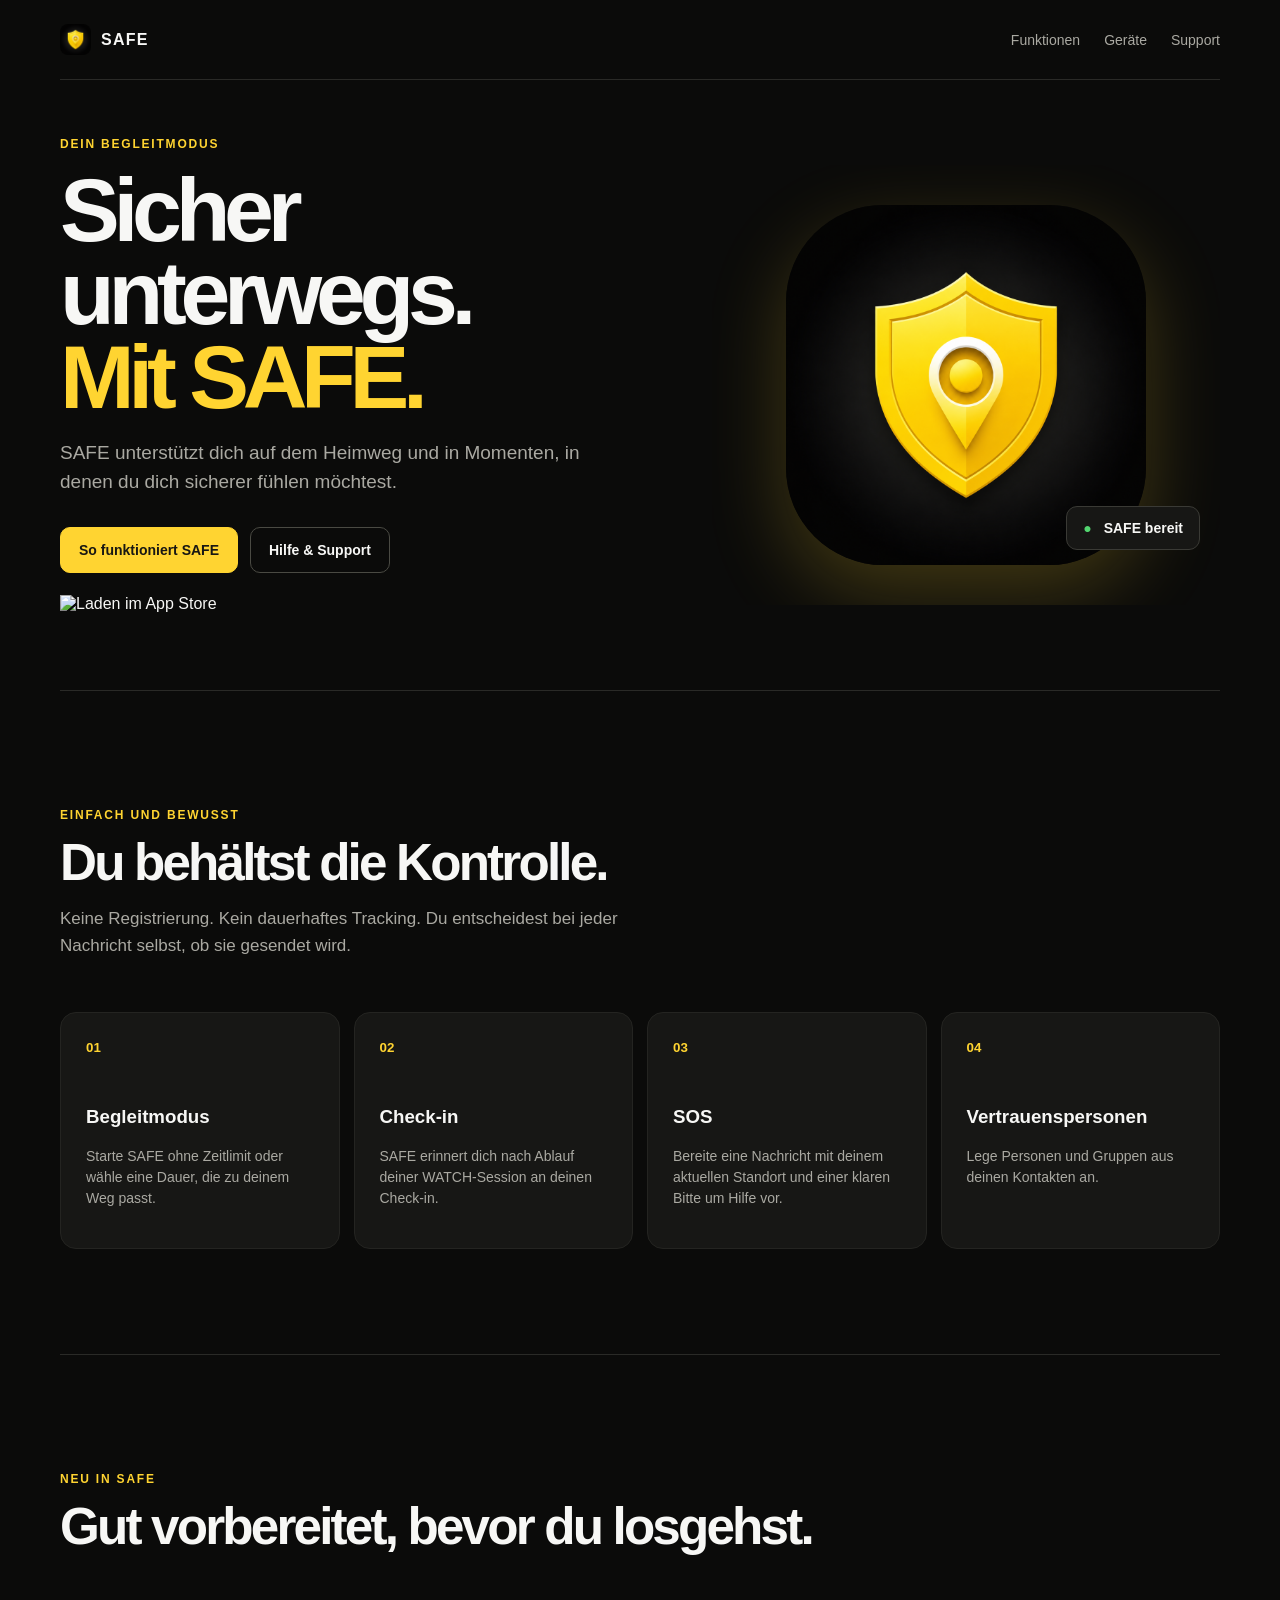
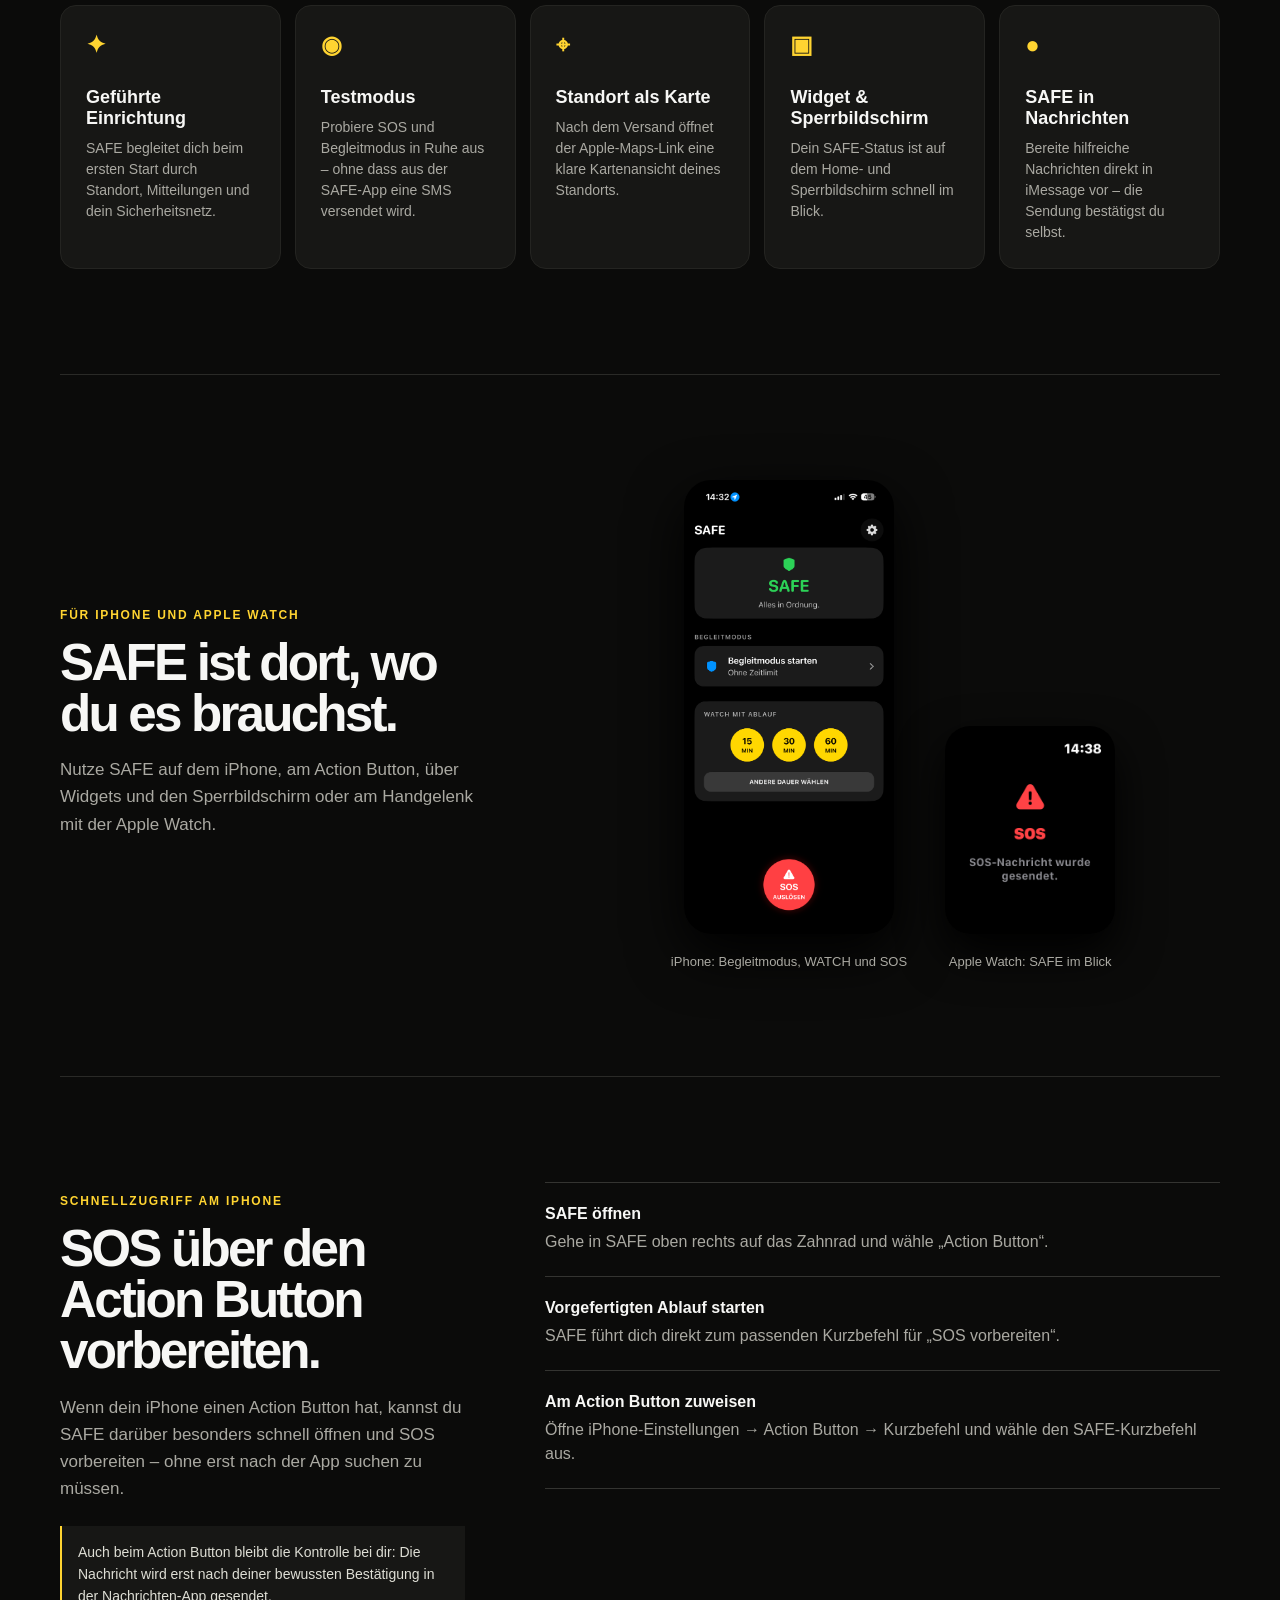
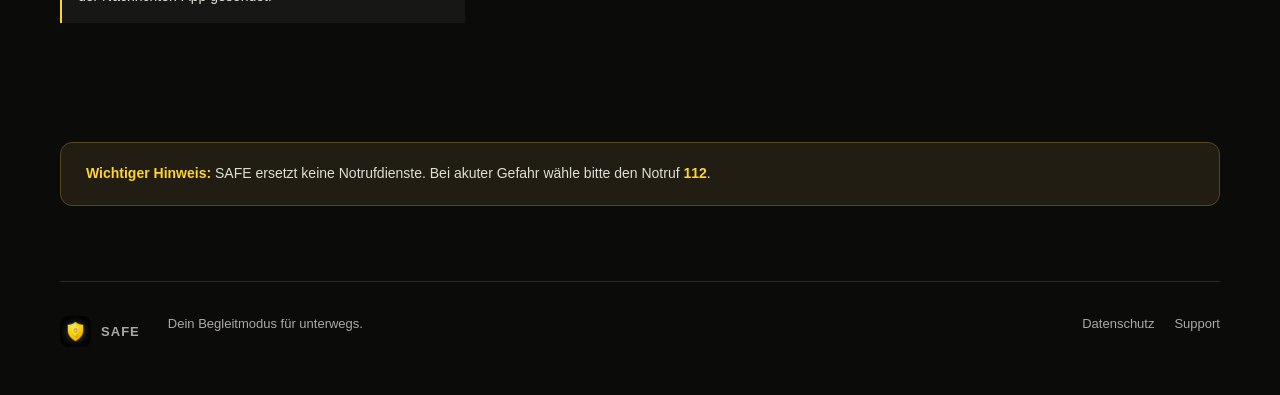
==== commit 23638860: "SAFE 1.1: Funktionen und App Store Button" ====
--- a/index.html
+++ b/index.html
@@ -20,6 +20,9 @@
           <h1>Sicher unterwegs.<br><span>Mit SAFE.</span></h1>
           <p class="lead">SAFE unterstützt dich auf dem Heimweg und in Momenten, in denen du dich sicherer fühlen möchtest.</p>
           <div class="buttons"><a class="button primary" href="#funktion">So funktioniert SAFE</a><a class="button" href="support.html">Hilfe &amp; Support</a></div>
+          <a class="app-store-badge" href="https://apps.apple.com/de/app/safe-begleitmodus/id6804387701" aria-label="SAFE im App Store laden">
+            <img src="https://tools.applemediaservices.com/api/badges/download-on-the-app-store/black/de-de?size=250x83" alt="Laden im App Store">
+          </a>
         </div>
         <div class="visual"><img class="app-icon" src="assets/safe-app-icon.png" alt="SAFE App-Icon"><div class="status"><b>●</b> SAFE bereit</div></div>
       </section>
@@ -27,11 +30,11 @@
       <section id="funktion" class="section">
         <p class="eyebrow">EINFACH UND BEWUSST</p>
         <h2>Du behältst die Kontrolle.</h2>
-        <p class="sub">Keine Registrierung. Kein Tracking. Du entscheidest bei jeder Nachricht selbst, ob sie gesendet wird.</p>
+        <p class="sub">Keine Registrierung. Kein dauerhaftes Tracking. Du entscheidest bei jeder Nachricht selbst, ob sie gesendet wird.</p>
         <div class="grid">
           <article class="card"><small>01</small><h3>Begleitmodus</h3><p>Starte SAFE ohne Zeitlimit oder wähle eine Dauer, die zu deinem Weg passt.</p></article>
           <article class="card"><small>02</small><h3>Check-in</h3><p>SAFE erinnert dich nach Ablauf deiner WATCH-Session an deinen Check-in.</p></article>
-          <article class="card"><small>03</small><h3>SOS</h3><p>Bereite eine Nachricht mit deinem aktuellen Standort vor.</p></article>
+          <article class="card"><small>03</small><h3>SOS</h3><p>Bereite eine Nachricht mit deinem aktuellen Standort und einer klaren Bitte um Hilfe vor.</p></article>
           <article class="card"><small>04</small><h3>Vertrauenspersonen</h3><p>Lege Personen und Gruppen aus deinen Kontakten an.</p></article>
         </div>
       </section>
@@ -42,13 +45,14 @@
         <div class="feature-grid">
           <article class="feature"><span>✦</span><h3>Geführte Einrichtung</h3><p>SAFE begleitet dich beim ersten Start durch Standort, Mitteilungen und dein Sicherheitsnetz.</p></article>
           <article class="feature"><span>◉</span><h3>Testmodus</h3><p>Probiere SOS und Begleitmodus in Ruhe aus – ohne dass aus der SAFE-App eine SMS versendet wird.</p></article>
+          <article class="feature"><span>⌖</span><h3>Standort als Karte</h3><p>Nach dem Versand öffnet der Apple-Maps-Link eine klare Kartenansicht deines Standorts.</p></article>
           <article class="feature"><span>▣</span><h3>Widget &amp; Sperrbildschirm</h3><p>Dein SAFE-Status ist auf dem Home- und Sperrbildschirm schnell im Blick.</p></article>
           <article class="feature"><span>●</span><h3>SAFE in Nachrichten</h3><p>Bereite hilfreiche Nachrichten direkt in iMessage vor – die Sendung bestätigst du selbst.</p></article>
         </div>
       </section>
 
       <section id="geraete" class="section showcase">
-        <div><p class="eyebrow">FÜR IPHONE UND APPLE WATCH</p><h2>SAFE ist dort, wo du es brauchst.</h2><p class="sub">Nutze SAFE auf dem iPhone, am Action Button, über Widgets oder am Handgelenk mit der Apple Watch.</p></div>
+        <div><p class="eyebrow">FÜR IPHONE UND APPLE WATCH</p><h2>SAFE ist dort, wo du es brauchst.</h2><p class="sub">Nutze SAFE auf dem iPhone, am Action Button, über Widgets und den Sperrbildschirm oder am Handgelenk mit der Apple Watch.</p></div>
         <div class="screens"><figure><img class="phone-shot" src="assets/safe-iphone.png" alt="SAFE auf dem iPhone"><figcaption>iPhone: Begleitmodus, WATCH und SOS</figcaption></figure><figure><img class="watch-shot" src="assets/safe-watch.png" alt="SAFE auf der Apple Watch"><figcaption>Apple Watch: SAFE im Blick</figcaption></figure></div>
       </section>
 
--- a/style.css
+++ b/style.css
@@ -25,6 +25,8 @@
 .buttons { display: flex; gap: 12px; margin-top: 30px; flex-wrap: wrap; }
 .button { padding: 14px 18px; border: 1px solid #4a4a43; border-radius: 10px; font-weight: bold; font-size: 14px; }
 .primary { background: var(--yellow); color: #181713; border-color: var(--yellow); }
+.app-store-badge { display: inline-flex; margin-top: 22px; min-height: 40px; }
+.app-store-badge img { display: block; height: 50px; width: auto; }
 .visual { position: relative; height: 440px; display: grid; place-items: center; overflow: hidden; }
 .app-icon { width: min(360px, 88%); border-radius: 27%; box-shadow: 0 28px 80px rgba(255, 212, 49, .22); }
 .status { position: absolute; z-index: 2; right: 20px; bottom: 55px; padding: 13px 16px; border: 1px solid #3a3a35; border-radius: 11px; background: #171715; font-size: 14px; font-weight: bold; }
@@ -32,7 +34,8 @@
 .section { padding: 105px 0; border-top: 1px solid var(--line); }
 h2 { font-size: clamp(35px, 4vw, 57px); letter-spacing: -.055em; line-height: 1; margin: 15px 0; }
 .sub { max-width: 620px; color: var(--muted); line-height: 1.6; font-size: 17px; }
-.grid, .feature-grid { display: grid; grid-template-columns: repeat(4, 1fr); gap: 14px; margin-top: 52px; }
+.grid { display: grid; grid-template-columns: repeat(4, 1fr); gap: 14px; margin-top: 52px; }
+.feature-grid { display: grid; grid-template-columns: repeat(auto-fit, minmax(210px, 1fr)); gap: 14px; margin-top: 52px; }
 .card, .feature { min-height: 210px; padding: 25px; background: var(--panel); border: 1px solid #242421; border-radius: 16px; }
 .card small, .feature span { color: var(--yellow); font-weight: bold; }
 .card h3 { margin-top: 50px; }
@@ -70,7 +73,8 @@
   .visual { height: 310px; }
   .app-icon { width: 225px; }
   .status { bottom: 8px; right: 0; }
-  .grid, .feature-grid { grid-template-columns: repeat(2, 1fr); }
+  .grid { grid-template-columns: repeat(2, 1fr); }
+  .feature-grid { grid-template-columns: repeat(2, 1fr); }
   .showcase, .action-button { grid-template-columns: 1fr; gap: 42px; }
   .phone-shot { width: 175px; }
   .watch-shot { width: 140px; }
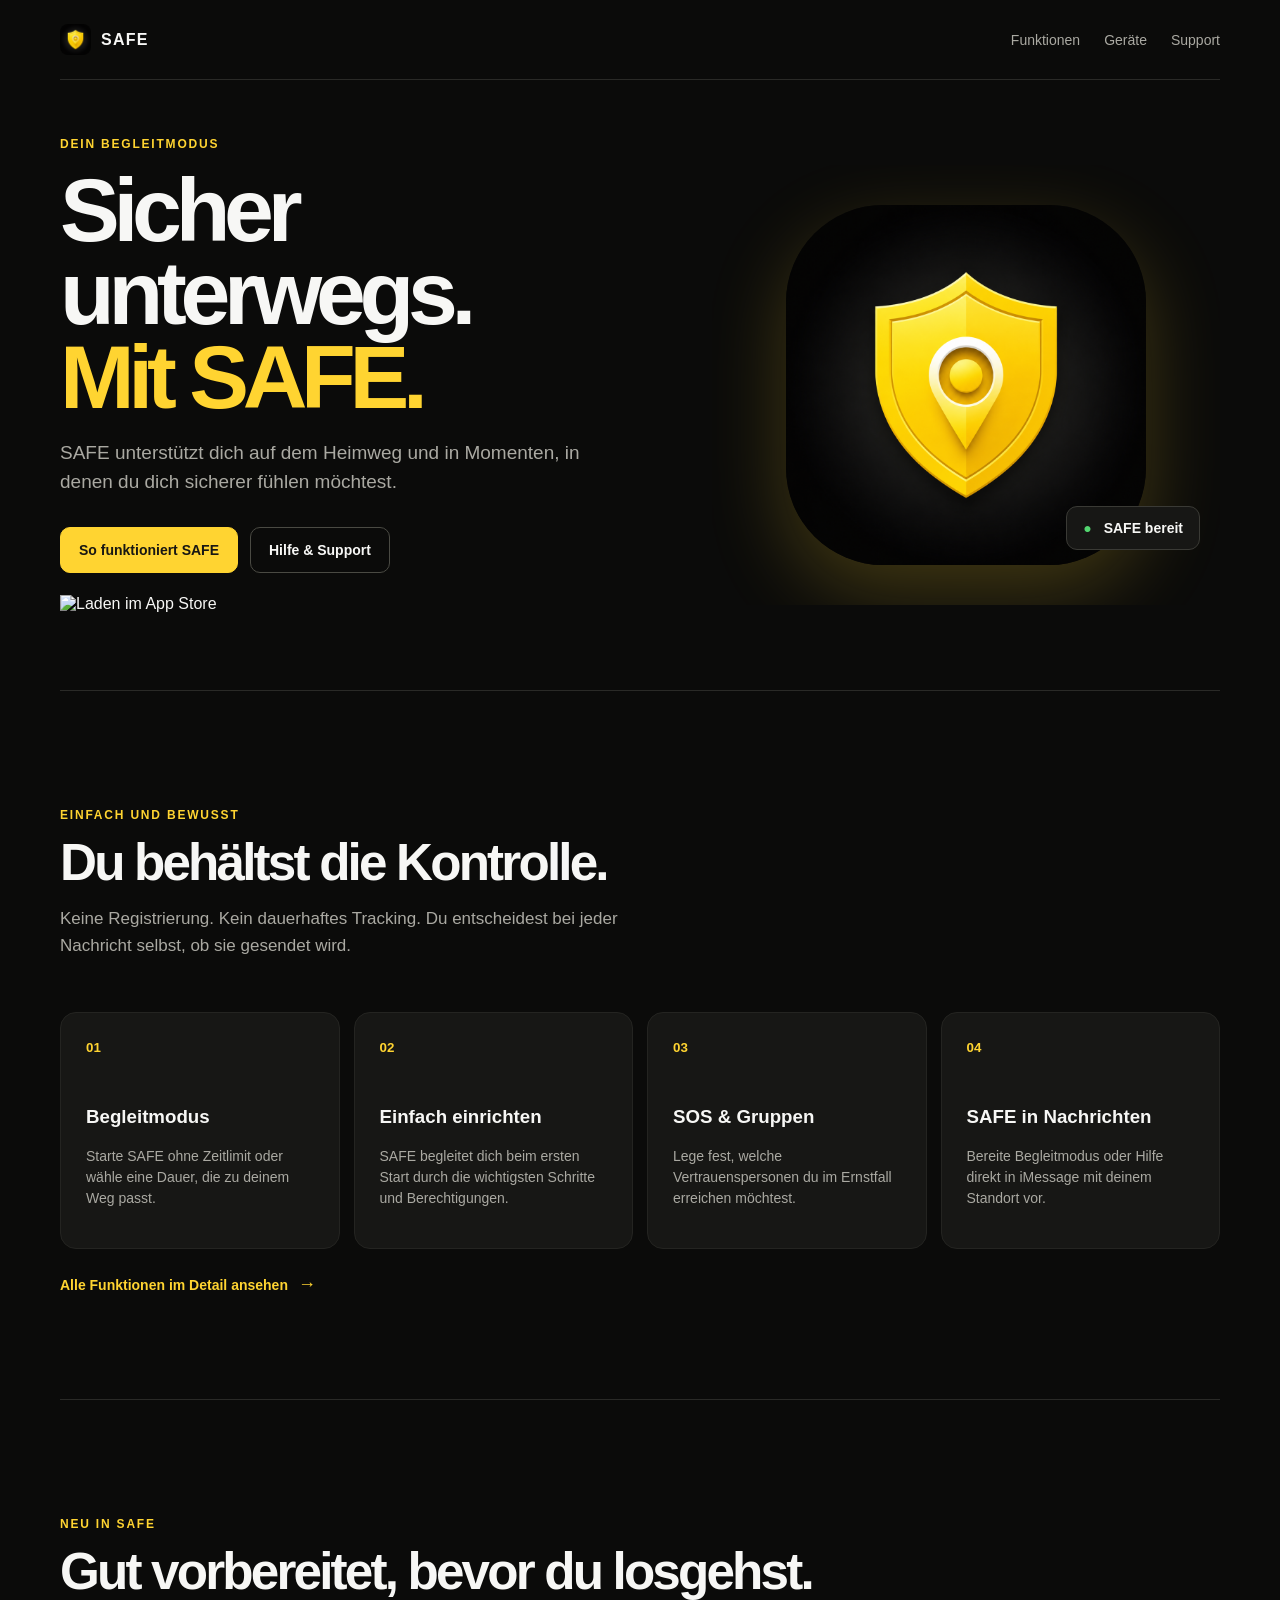
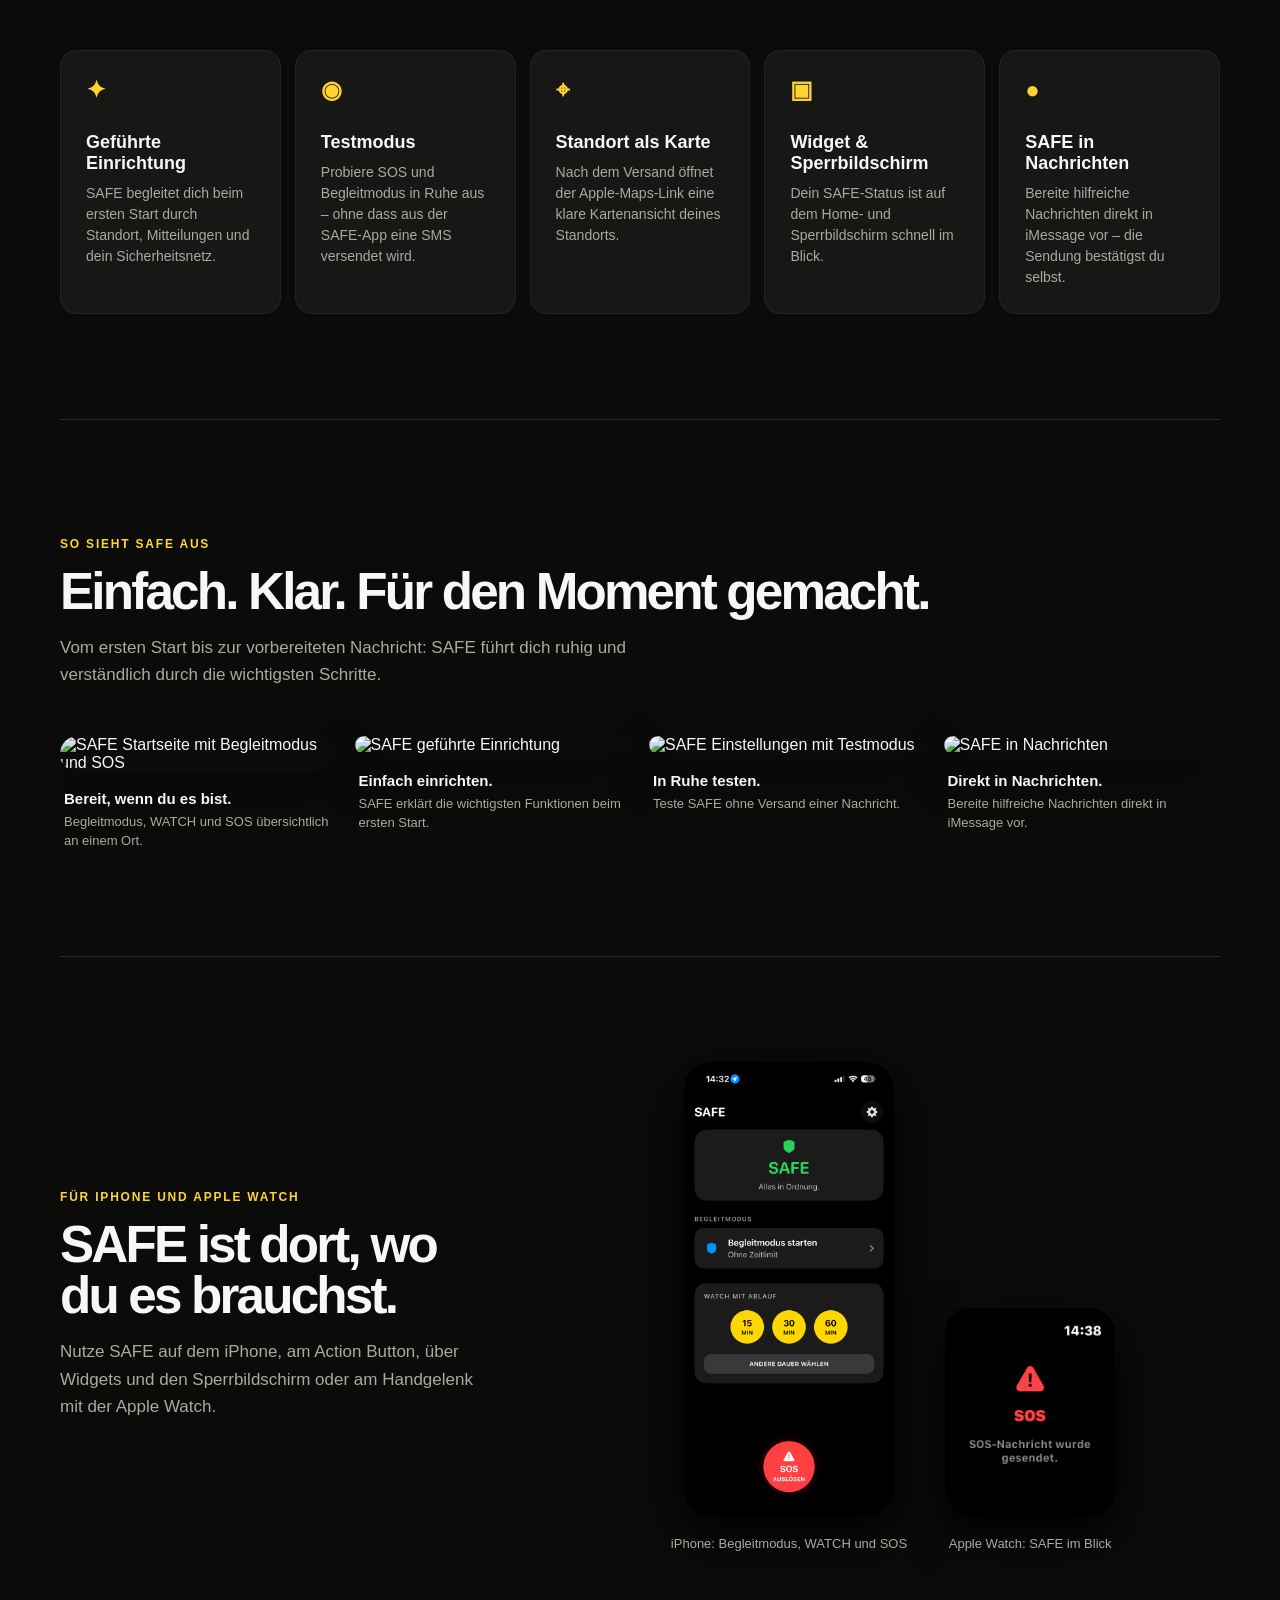
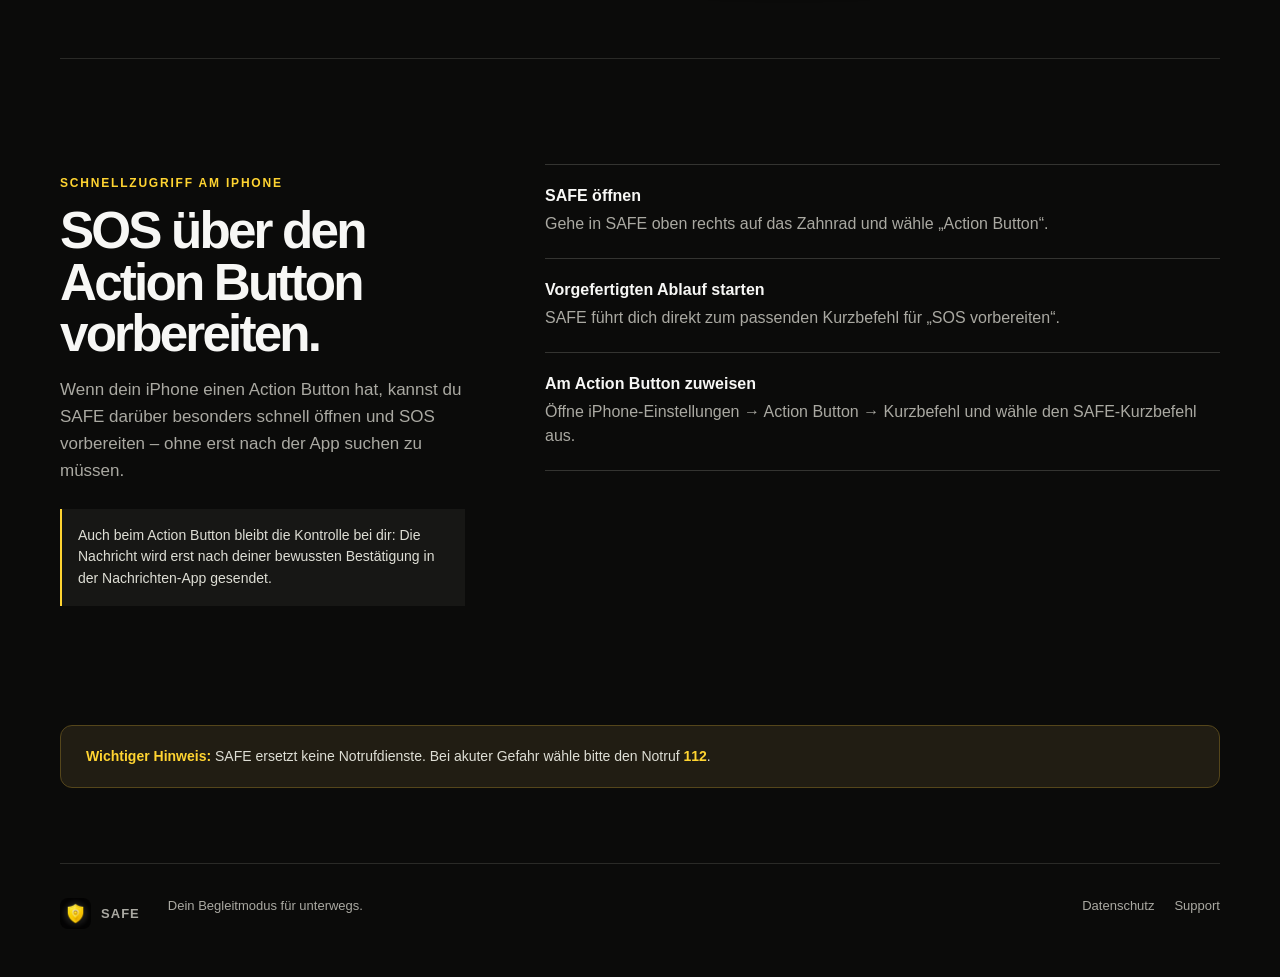
==== commit 7f953dfd: "SAFE: eigene Funktionsseite mit Screenshots" ====
--- a/index.html
+++ b/index.html
@@ -11,7 +11,7 @@
   <div class="wrap">
     <nav class="nav">
       <a class="brand" href="index.html"><img src="assets/safe-app-icon.png" alt="SAFE Logo">SAFE</a>
-      <div class="links"><a href="#funktion">Funktionen</a><a href="#geraete">Geräte</a><a href="support.html">Support</a></div>
+      <div class="links"><a href="funktionen.html">Funktionen</a><a href="#geraete">Geräte</a><a href="support.html">Support</a></div>
     </nav>
     <main>
       <section class="hero">
@@ -19,7 +19,7 @@
           <p class="eyebrow">DEIN BEGLEITMODUS</p>
           <h1>Sicher unterwegs.<br><span>Mit SAFE.</span></h1>
           <p class="lead">SAFE unterstützt dich auf dem Heimweg und in Momenten, in denen du dich sicherer fühlen möchtest.</p>
-          <div class="buttons"><a class="button primary" href="#funktion">So funktioniert SAFE</a><a class="button" href="support.html">Hilfe &amp; Support</a></div>
+          <div class="buttons"><a class="button primary" href="funktionen.html">So funktioniert SAFE</a><a class="button" href="support.html">Hilfe &amp; Support</a></div>
           <a class="app-store-badge" href="https://apps.apple.com/de/app/safe-begleitmodus/id6804387701" aria-label="SAFE im App Store laden">
             <img src="https://tools.applemediaservices.com/api/badges/download-on-the-app-store/black/de-de?size=250x83" alt="Laden im App Store">
           </a>
@@ -33,10 +33,11 @@
         <p class="sub">Keine Registrierung. Kein dauerhaftes Tracking. Du entscheidest bei jeder Nachricht selbst, ob sie gesendet wird.</p>
         <div class="grid">
           <article class="card"><small>01</small><h3>Begleitmodus</h3><p>Starte SAFE ohne Zeitlimit oder wähle eine Dauer, die zu deinem Weg passt.</p></article>
-          <article class="card"><small>02</small><h3>Check-in</h3><p>SAFE erinnert dich nach Ablauf deiner WATCH-Session an deinen Check-in.</p></article>
-          <article class="card"><small>03</small><h3>SOS</h3><p>Bereite eine Nachricht mit deinem aktuellen Standort und einer klaren Bitte um Hilfe vor.</p></article>
-          <article class="card"><small>04</small><h3>Vertrauenspersonen</h3><p>Lege Personen und Gruppen aus deinen Kontakten an.</p></article>
+          <article class="card"><small>02</small><h3>Einfach einrichten</h3><p>SAFE begleitet dich beim ersten Start durch die wichtigsten Schritte und Berechtigungen.</p></article>
+          <article class="card"><small>03</small><h3>SOS &amp; Gruppen</h3><p>Lege fest, welche Vertrauenspersonen du im Ernstfall erreichen möchtest.</p></article>
+          <article class="card"><small>04</small><h3>SAFE in Nachrichten</h3><p>Bereite Begleitmodus oder Hilfe direkt in iMessage mit deinem Standort vor.</p></article>
         </div>
+        <a class="text-link" href="funktionen.html">Alle Funktionen im Detail ansehen <span>→</span></a>
       </section>
 
       <section class="section">
@@ -48,6 +49,18 @@
           <article class="feature"><span>⌖</span><h3>Standort als Karte</h3><p>Nach dem Versand öffnet der Apple-Maps-Link eine klare Kartenansicht deines Standorts.</p></article>
           <article class="feature"><span>▣</span><h3>Widget &amp; Sperrbildschirm</h3><p>Dein SAFE-Status ist auf dem Home- und Sperrbildschirm schnell im Blick.</p></article>
           <article class="feature"><span>●</span><h3>SAFE in Nachrichten</h3><p>Bereite hilfreiche Nachrichten direkt in iMessage vor – die Sendung bestätigst du selbst.</p></article>
+        </div>
+      </section>
+
+      <section class="section experience">
+        <p class="eyebrow">SO SIEHT SAFE AUS</p>
+        <h2>Einfach. Klar. Für den Moment gemacht.</h2>
+        <p class="sub">Vom ersten Start bis zur vorbereiteten Nachricht: SAFE führt dich ruhig und verständlich durch die wichtigsten Schritte.</p>
+        <div class="screen-gallery">
+          <figure><img src="assets/safe-home.jpg" alt="SAFE Startseite mit Begleitmodus und SOS"><figcaption><b>Bereit, wenn du es bist.</b><span>Begleitmodus, WATCH und SOS übersichtlich an einem Ort.</span></figcaption></figure>
+          <figure><img src="assets/safe-onboarding.jpg" alt="SAFE geführte Einrichtung"><figcaption><b>Einfach einrichten.</b><span>SAFE erklärt die wichtigsten Funktionen beim ersten Start.</span></figcaption></figure>
+          <figure><img src="assets/safe-settings.jpg" alt="SAFE Einstellungen mit Testmodus"><figcaption><b>In Ruhe testen.</b><span>Teste SAFE ohne Versand einer Nachricht.</span></figcaption></figure>
+          <figure><img src="assets/safe-messages.jpg" alt="SAFE in Nachrichten"><figcaption><b>Direkt in Nachrichten.</b><span>Bereite hilfreiche Nachrichten direkt in iMessage vor.</span></figcaption></figure>
         </div>
       </section>
 
--- a/style.css
+++ b/style.css
@@ -40,10 +40,25 @@
 .card small, .feature span { color: var(--yellow); font-weight: bold; }
 .card h3 { margin-top: 50px; }
 .card p, .feature p { color: var(--muted); font-size: 14px; line-height: 1.5; }
+.text-link { display: inline-flex; gap: 10px; margin-top: 28px; color: var(--yellow); font-size: 14px; font-weight: bold; }
+.text-link span { font-size: 18px; line-height: .8; }
+.card-with-image { min-height: 440px; padding: 0; overflow: hidden; display: flex; flex-direction: column; }
+.card-with-image > img { display: block; width: 100%; height: 218px; object-fit: cover; object-position: top; border-bottom: 1px solid #242421; }
+.card-content { padding: 20px 22px 22px; }
+.card-with-image h3 { margin: 13px 0 9px; font-size: 20px; }
+.card-with-image p { margin: 0; }
 .feature { min-height: 196px; }
 .feature span { display: block; font-size: 24px; }
 .feature h3 { margin: 28px 0 9px; font-size: 18px; }
 .feature p { margin: 0; }
+.experience { overflow: hidden; }
+.screen-gallery { display: grid; grid-template-columns: repeat(4, minmax(0, 1fr)); gap: 18px; margin-top: 48px; }
+.screen-gallery figure { margin: 0; min-width: 0; }
+.screen-gallery img { display: block; width: 100%; border-radius: 26px; box-shadow: 0 20px 45px rgba(0, 0, 0, .38); }
+.screen-gallery figcaption { padding: 18px 4px 0; }
+.screen-gallery b, .screen-gallery span { display: block; }
+.screen-gallery b { font-size: 15px; }
+.screen-gallery span { margin-top: 6px; color: var(--muted); font-size: 13px; line-height: 1.45; }
 .showcase { display: grid; grid-template-columns: .8fr 1.2fr; gap: 70px; align-items: center; }
 .screens { display: flex; align-items: end; justify-content: center; gap: 38px; }
 .screens figure { margin: 0; text-align: center; color: var(--muted); font-size: 13px; }
@@ -67,6 +82,22 @@
 .legal p { color: #c4c4bc; line-height: 1.65; }
 .legal a:not(.back) { color: var(--yellow); font-weight: bold; }
 .support { margin-top: 34px; padding: 26px; border: 1px solid #444439; border-radius: 14px; background: var(--panel); }
+.active-link { color: var(--yellow); }
+.functions-hero { padding: 105px 0 84px; }
+.functions-hero h1 { font-size: clamp(48px, 6vw, 82px); line-height: .94; letter-spacing: -.07em; margin: 18px 0; }
+.functions-hero h1 span { color: var(--yellow); }
+.function-detail { display: grid; grid-template-columns: minmax(0, 1fr) minmax(280px, .7fr); gap: clamp(50px, 9vw, 130px); align-items: center; padding: 100px 8%; border-top: 1px solid var(--line); }
+.function-detail.reverse { grid-template-columns: minmax(280px, .7fr) minmax(0, 1fr); }
+.function-detail.reverse .function-copy { grid-column: 2; }
+.function-detail.reverse .function-shot { grid-column: 1; grid-row: 1; }
+.function-copy > small { color: var(--yellow); font-weight: bold; }
+.function-copy .eyebrow { margin-top: 28px; margin-bottom: 0; }
+.function-copy h2 { margin-top: 13px; }
+.function-copy > p:not(.eyebrow) { max-width: 520px; color: var(--muted); line-height: 1.65; }
+.function-shot { width: min(100%, 330px); justify-self: center; margin: 0; }
+.function-shot img { display: block; width: 100%; border-radius: 27px; box-shadow: 0 24px 60px rgba(0, 0, 0, .46); }
+.function-shot figcaption { margin-top: 14px; color: var(--muted); text-align: center; font-size: 13px; line-height: 1.4; }
+.watch-detail { width: min(100%, 260px); }
 
 @media (max-width: 800px) {
   .hero { grid-template-columns: 1fr; padding: 65px 0 45px; min-height: auto; }
@@ -75,7 +106,11 @@
   .status { bottom: 8px; right: 0; }
   .grid { grid-template-columns: repeat(2, 1fr); }
   .feature-grid { grid-template-columns: repeat(2, 1fr); }
+  .screen-gallery { grid-template-columns: repeat(2, minmax(0, 1fr)); max-width: 600px; }
   .showcase, .action-button { grid-template-columns: 1fr; gap: 42px; }
+  .function-detail, .function-detail.reverse { grid-template-columns: 1fr; gap: 38px; padding: 80px 7%; }
+  .function-detail.reverse .function-copy, .function-detail.reverse .function-shot { grid-column: auto; grid-row: auto; }
+  .function-shot { width: min(100%, 290px); }
   .phone-shot { width: 175px; }
   .watch-shot { width: 140px; }
 }
@@ -91,7 +126,12 @@
   .button { text-align: center; }
   .section { padding: 68px 0; }
   .grid, .feature-grid { grid-template-columns: 1fr; margin-top: 32px; }
+  .screen-gallery { grid-template-columns: repeat(2, minmax(0, 1fr)); gap: 12px; margin-top: 32px; }
+  .screen-gallery img { border-radius: 19px; }
+  .screen-gallery figcaption { padding-top: 12px; }
   .card, .feature { min-height: auto; }
+  .card-with-image { min-height: 0; }
+  .card-with-image > img { height: 260px; }
   .card h3 { margin-top: 28px; }
   .screens { gap: 13px; align-items: end; }
   .phone-shot { width: min(48vw, 170px); }
@@ -102,4 +142,7 @@
   .footlinks { margin-left: 0; width: 100%; }
   .legal { padding: 46px 0; }
   .back { margin-bottom: 38px; }
+  .functions-hero { padding: 66px 0 58px; }
+  .function-detail, .function-detail.reverse { padding: 64px 0; gap: 30px; }
+  .function-copy .eyebrow { margin-top: 22px; }
 }
